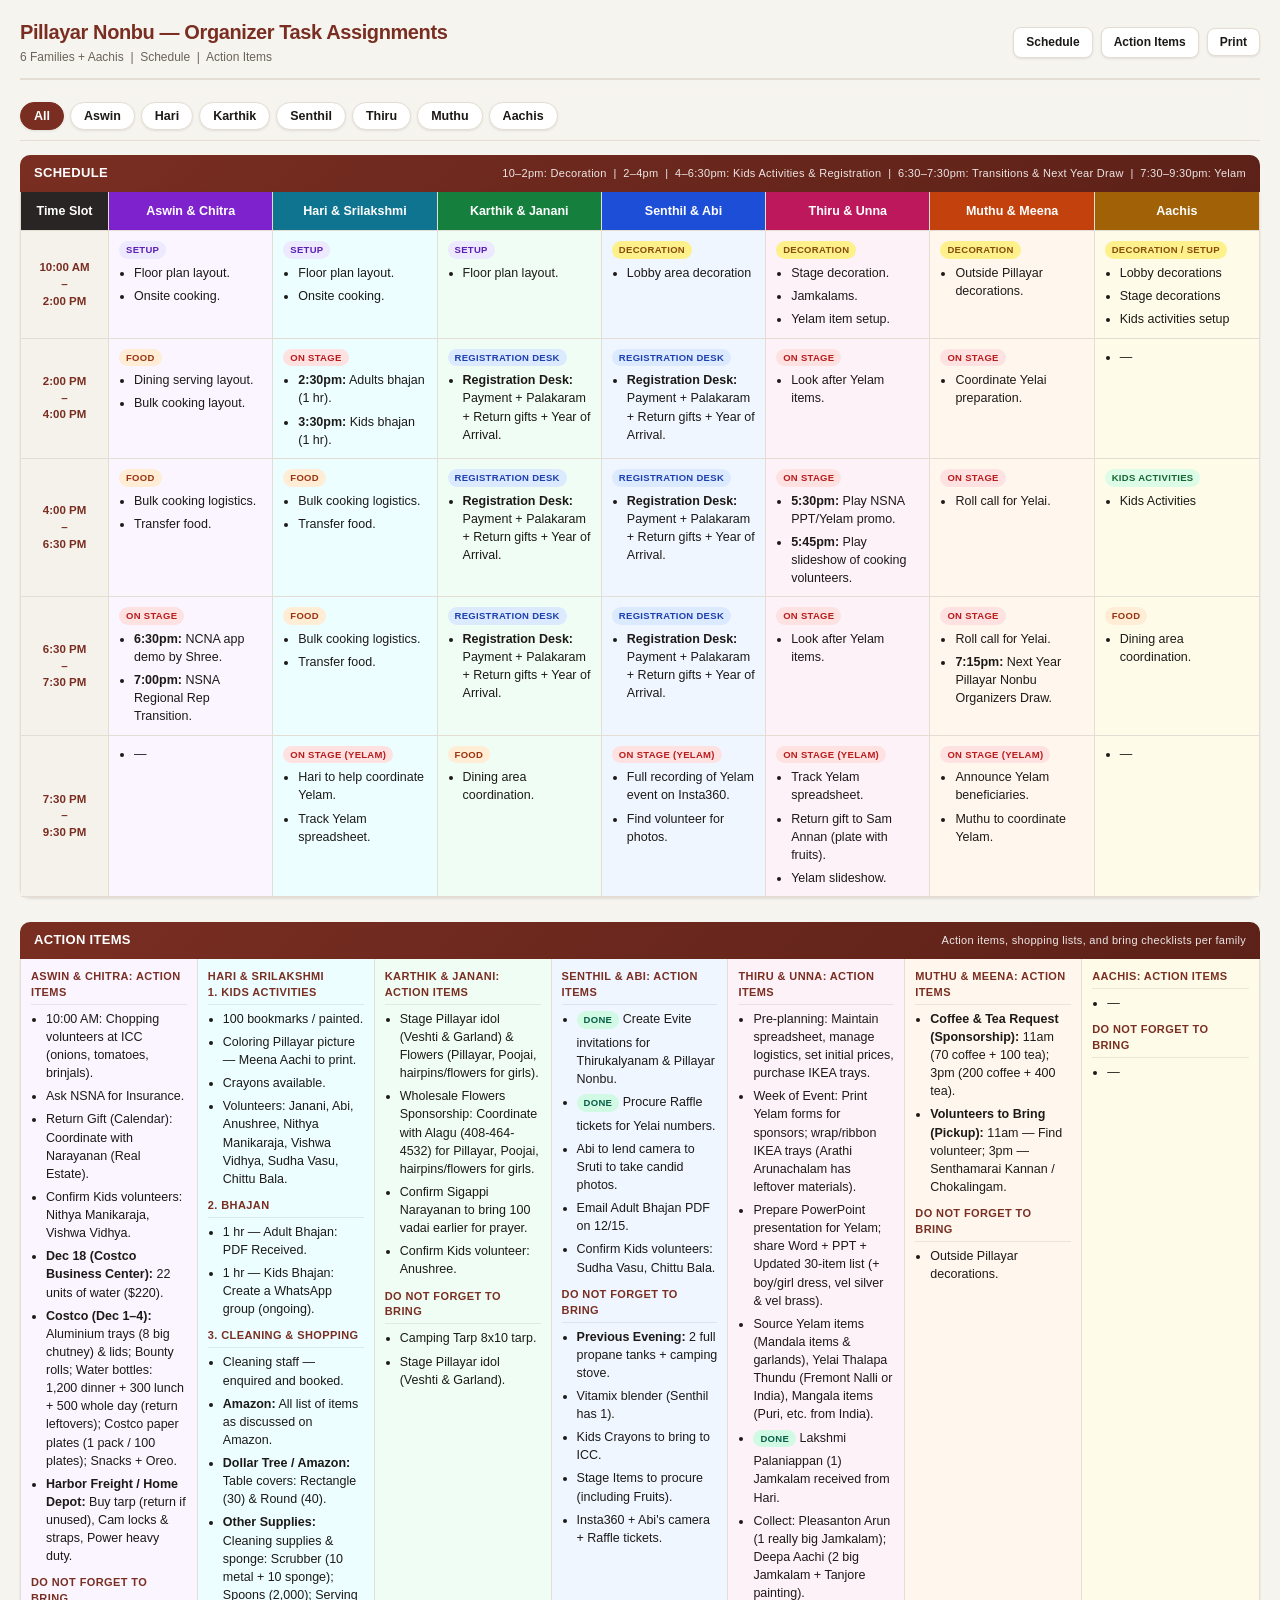
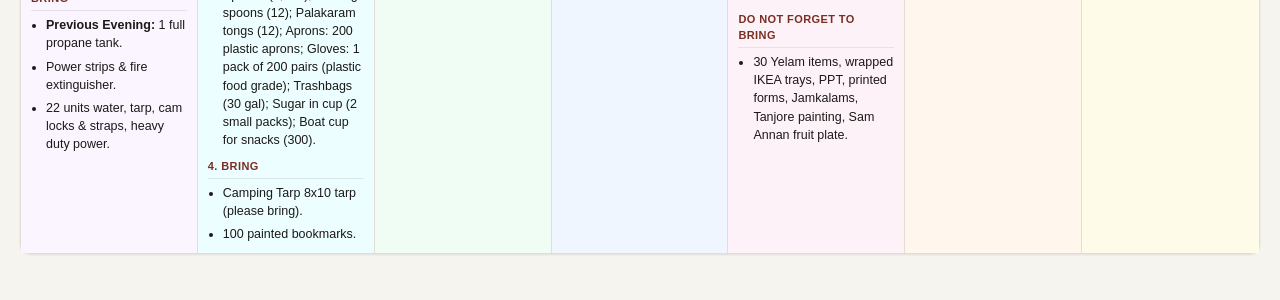
==== eplan.html @ 7bfd8d79 "Add ON STAGE Look after Yelam items to Thiru 6:30-7:30 PM" ====
<!DOCTYPE html>
<html lang="en">
<head>
  <meta charset="UTF-8" />
  <meta name="viewport" content="width=device-width, initial-scale=1.0" />
  <title>Pillayar Nonbu 2026 — Organizer Task Assignments</title>
  <style>
    :root {
      --bg: #f6f4ef;
      --card: #ffffff;
      --border: #e4ddd3;
      --text: #1c1917;
      --muted: #6b635b;
      --accent: #7a2e22;
      --accent-soft: #fdf2f0;
      --gold: #b9822f;
      --shadow: 0 1px 3px rgba(28, 25, 23, 0.06), 0 1px 2px rgba(28, 25, 23, 0.04);
      --f1: #fff7ed; --f1-h: #c2410c;
      --f2: #eff6ff; --f2-h: #1d4ed8;
      --f3: #f0fdf4; --f3-h: #15803d;
      --f4: #faf5ff; --f4-h: #7e22ce;
      --f5: #fdf2f8; --f5-h: #be185d;
      --f6: #ecfeff; --f6-h: #0e7490;
      --aachi: #fefce8; --aachi-h: #a16207;
    }

    * { box-sizing: border-box; margin: 0; padding: 0; }

    html { scroll-behavior: smooth; }

    body {
      font-family: "Inter", -apple-system, BlinkMacSystemFont, "Segoe UI", Roboto, Helvetica, Arial, sans-serif;
      background: var(--bg);
      color: var(--text);
      font-size: 12.5px;
      line-height: 1.45;
      padding: 18px 20px 32px;
      -webkit-font-smoothing: antialiased;
    }

    .header {
      display: flex;
      justify-content: space-between;
      align-items: center;
      flex-wrap: wrap;
      gap: 10px;
      padding-bottom: 12px;
      margin-bottom: 12px;
      border-bottom: 2px solid var(--border);
    }
    .header h1 {
      font-size: 20px;
      font-weight: 800;
      letter-spacing: -0.02em;
      color: var(--accent);
    }
    .header .meta {
      font-size: 12px;
      color: var(--muted);
      margin-top: 2px;
    }
    .header-actions {
      display: flex;
      align-items: center;
      gap: 8px;
    }
    .jump-link, .print-btn {
      display: inline-flex;
      align-items: center;
      gap: 5px;
      font-size: 12px;
      font-weight: 600;
      padding: 6px 12px;
      border-radius: 8px;
      border: 1px solid var(--border);
      background: var(--card);
      color: var(--text);
      text-decoration: none;
      cursor: pointer;
      box-shadow: var(--shadow);
      transition: all 0.15s ease;
    }
    .jump-link:hover, .print-btn:hover {
      border-color: var(--accent);
      color: var(--accent);
    }

    .mobile-filter {
      display: flex;
      align-items: center;
      gap: 6px;
      flex-wrap: wrap;
      position: sticky;
      top: 0;
      z-index: 20;
      background: rgba(246, 244, 239, 0.92);
      backdrop-filter: blur(8px);
      -webkit-backdrop-filter: blur(8px);
      padding: 10px 0;
      margin-bottom: 14px;
      border-bottom: 1px solid var(--border);
    }
    .mobile-filter button {
      border: 1px solid var(--border);
      background: var(--card);
      color: var(--text);
      font-size: 12.5px;
      font-weight: 600;
      padding: 6px 13px;
      border-radius: 999px;
      cursor: pointer;
      white-space: nowrap;
      flex-shrink: 0;
      box-shadow: var(--shadow);
      transition: all 0.15s ease;
    }
    .mobile-filter button:hover {
      border-color: var(--accent);
    }
    .mobile-filter button.active {
      background: var(--accent);
      color: #fff;
      border-color: var(--accent);
    }
    .is-hidden {
      display: none !important;
    }

    .section-banner {
      background: linear-gradient(135deg, #7a2e22 0%, #5c2118 100%);
      color: #fff;
      padding: 9px 14px;
      font-size: 13px;
      font-weight: 700;
      letter-spacing: 0.3px;
      text-transform: uppercase;
      border-radius: 10px 10px 0 0;
      display: flex;
      justify-content: space-between;
      align-items: center;
      flex-wrap: wrap;
      gap: 4px;
    }
    .section-banner span.sub {
      font-weight: 400;
      font-size: 11px;
      text-transform: none;
      opacity: 0.88;
    }

    .schedule-grid {
      display: grid;
      grid-template-columns: 88px repeat(7, minmax(0, 1fr));
      border: 1px solid var(--border);
      border-top: none;
      border-radius: 0 0 10px 10px;
      background: var(--card);
      box-shadow: var(--shadow);
      margin-bottom: 24px;
    }
    .schedule-grid.filtered-single {
      grid-template-columns: 120px minmax(280px, 680px);
      width: fit-content;
    }
    .pre-grid.filtered-single {
      grid-template-columns: minmax(280px, 800px);
      width: fit-content;
    }

    .cell {
      border-right: 1px solid var(--border);
      border-bottom: 1px solid var(--border);
      padding: 9px 10px;
      vertical-align: top;
    }
    .cell:nth-child(8n) { border-right: none; }

    .col-header {
      font-weight: 700;
      font-size: 12.5px;
      color: #fff;
      padding: 10px 8px;
      text-align: center;
    }
    .col-header small {
      display: block;
      font-weight: 400;
      font-size: 10.5px;
      opacity: 0.92;
      margin-top: 2px;
    }
    .h-time { background: #292524; }
    .h-f1 { background: var(--f1-h); }
    .h-f2 { background: var(--f2-h); }
    .h-f3 { background: var(--f3-h); }
    .h-f4 { background: var(--f4-h); }
    .h-f5 { background: var(--f5-h); }
    .h-f6 { background: var(--f6-h); }
    .h-aachi { background: var(--aachi-h); }

    .time-cell {
      background: #f5f2ec;
      font-weight: 700;
      color: var(--accent);
      font-size: 11.5px;
      display: flex;
      flex-direction: column;
      justify-content: center;
      text-align: center;
    }
    .time-cell .tag {
      margin-top: 5px;
      font-size: 9.5px;
      font-weight: 600;
      color: #44403c;
      background: #e7e0d6;
      padding: 2px 6px;
      border-radius: 999px;
      display: inline-block;
    }

    .bg-f1 { background: var(--f1); }
    .bg-f2 { background: var(--f2); }
    .bg-f3 { background: var(--f3); }
    .bg-f4 { background: var(--f4); }
    .bg-f5 { background: var(--f5); }
    .bg-f6 { background: var(--f6); }
    .bg-aachi { background: var(--aachi); }

    ul {
      padding-left: 15px;
      margin: 0;
    }
    li {
      margin-bottom: 5px;
    }
    li:last-child { margin-bottom: 0; }

    .badge {
      display: inline-block;
      font-size: 9.5px;
      font-weight: 700;
      padding: 2px 7px;
      border-radius: 999px;
      text-transform: uppercase;
      letter-spacing: 0.3px;
      margin-bottom: 5px;
    }
    .b-decor { background: #fef08a; color: #854d0e; }
    .b-bhajan { background: #cffafe; color: #155e75; }
    .b-reg { background: #dbeafe; color: #1e40af; }
    .b-kids { background: #dcfce7; color: #166534; }
    .b-trans { background: #ede9fe; color: #5b21b6; }
    .b-yelam { background: #fce7f3; color: #9d174d; }
    .b-food { background: #ffedd5; color: #9a3412; }
    .b-stage { background: #fee2e2; color: #b91c1c; }
    .b-done { background: #d1fae5; color: #065f46; }

    .bottom-section {
      page-break-before: always;
    }

    .pre-grid {
      display: grid;
      grid-template-columns: repeat(7, minmax(0, 1fr));
      border: 1px solid var(--border);
      border-top: none;
      border-radius: 0 0 10px 10px;
      background: var(--card);
      box-shadow: var(--shadow);
      margin-bottom: 14px;
    }

    .pre-col {
      border-right: 1px solid var(--border);
      padding: 10px;
    }
    .pre-col:last-child { border-right: none; }

    .pre-col h3 {
      font-size: 11px;
      text-transform: uppercase;
      letter-spacing: 0.4px;
      margin: 10px 0 5px;
      padding-bottom: 3px;
      border-bottom: 1px solid rgba(0, 0, 0, 0.08);
      color: var(--accent);
    }
    .pre-col h3:first-child { margin-top: 0; }

    .mobile-fam-title { display: none; }

    /* ==================== MOBILE RESPONSIVE ==================== */
    @media (max-width: 900px) {
      body {
        padding: 12px 12px 28px;
        font-size: 14.5px;
        line-height: 1.5;
      }
      .header {
        padding-bottom: 10px;
        margin-bottom: 6px;
      }
      .header h1 { font-size: 18px; }
      .header .meta { font-size: 12px; }
      .print-btn { display: none; }

      .mobile-filter {
        flex-wrap: nowrap;
        overflow-x: auto;
        -webkit-overflow-scrolling: touch;
        scrollbar-width: none;
        gap: 7px;
        padding: 9px 2px;
        margin-bottom: 10px;
      }
      .mobile-filter::-webkit-scrollbar { display: none; }
      .mobile-filter button {
        font-size: 13px;
        padding: 7px 14px;
      }

      .section-banner {
        font-size: 12px;
        padding: 10px 12px;
        border-radius: 10px;
        margin-bottom: 8px;
      }

      .schedule-grid, .schedule-grid.filtered-single {
        display: block;
        width: 100%;
        border: none;
        border-radius: 0;
        background: transparent;
        box-shadow: none;
      }
      .col-header { display: none; }

      .cell {
        border: 1px solid var(--border);
        border-radius: 10px;
        margin-bottom: 8px;
        padding: 12px 14px;
        box-shadow: var(--shadow);
      }
      .cell:nth-child(8n) { border-right: 1px solid var(--border); }

      .bg-f1 { border-left: 4px solid var(--f1-h); background: #fff; }
      .bg-f2 { border-left: 4px solid var(--f2-h); background: #fff; }
      .bg-f3 { border-left: 4px solid var(--f3-h); background: #fff; }
      .bg-f4 { border-left: 4px solid var(--f4-h); background: #fff; }
      .bg-f5 { border-left: 4px solid var(--f5-h); background: #fff; }
      .bg-f6 { border-left: 4px solid var(--f6-h); background: #fff; }
      .bg-aachi { border-left: 4px solid var(--aachi-h); background: #fff; }

      .time-cell {
        background: #292524;
        color: #fff;
        text-align: left;
        flex-direction: row;
        justify-content: space-between;
        align-items: center;
        margin-top: 14px;
        margin-bottom: 8px;
        padding: 9px 14px;
        font-size: 13.5px;
        border: none;
        border-radius: 8px;
      }
      .time-cell br { display: none; }
      .time-cell .tag {
        margin-top: 0;
        background: rgba(255,255,255,0.18);
        color: #fff;
        font-size: 11px;
        padding: 3px 9px;
      }

      .mobile-fam-title {
        display: block;
        font-weight: 700;
        font-size: 13px;
        margin-bottom: 6px;
        padding-bottom: 4px;
        border-bottom: 1px solid var(--border);
      }
      .bg-f1 .mobile-fam-title { color: var(--f1-h); }
      .bg-f2 .mobile-fam-title { color: var(--f2-h); }
      .bg-f3 .mobile-fam-title { color: var(--f3-h); }
      .bg-f4 .mobile-fam-title { color: var(--f4-h); }
      .bg-f5 .mobile-fam-title { color: var(--f5-h); }
      .bg-f6 .mobile-fam-title { color: var(--f6-h); }
      .bg-aachi .mobile-fam-title { color: var(--aachi-h); }

      .cell[data-empty="true"] {
        display: none;
      }

      .pre-grid, .pre-grid.filtered-single {
        display: block;
        width: 100%;
        border: none;
        border-radius: 0;
        background: transparent;
        box-shadow: none;
      }
      .pre-col {
        border: 1px solid var(--border);
        border-radius: 10px;
        margin-bottom: 12px;
        padding: 12px 14px;
        box-shadow: var(--shadow);
      }
      .pre-col:last-child { border-right: 1px solid var(--border); }
      .pre-col h3 { font-size: 13px; }
    }

    @media print {
      body { padding: 0; background: #fff; font-size: 9.5px; }
      @page { size: landscape; margin: 0.3in; }
      .col-header { position: static; }
      .mobile-filter, .mobile-fam-title, .header-actions { display: none !important; }
      .schedule-grid, .pre-grid { box-shadow: none; border-radius: 0; }
      .bottom-section { page-break-before: always; }
    }
  </style>
</head>
<body>

  <div class="header">
    <div>
      <h1>Pillayar Nonbu — Organizer Task Assignments</h1>
      <div class="meta">6 Families + Aachis &nbsp;|&nbsp; Schedule &nbsp;|&nbsp; Action Items</div>
    </div>
    <div class="header-actions">
      <a class="jump-link" href="#schedule">Schedule</a>
      <a class="jump-link" href="#action-items">Action Items</a>
      <button type="button" class="print-btn" onclick="window.print()">Print</button>
    </div>
  </div>

  <!-- Family Filter Bar -->
  <div class="mobile-filter" aria-label="Filter by family">
    <button type="button" class="active" data-filter="all">All</button>
    <button type="button" data-filter="4">Aswin</button>
    <button type="button" data-filter="6">Hari</button>
    <button type="button" data-filter="3">Karthik</button>
    <button type="button" data-filter="2">Senthil</button>
    <button type="button" data-filter="5">Thiru</button>
    <button type="button" data-filter="1">Muthu</button>
    <button type="button" data-filter="aachis">Aachis</button>
  </div>

  <!-- ==================== TOP PORTION ==================== -->
  <div id="schedule" class="section-banner">
    <span>Schedule</span>
    <span class="sub">10–2pm: Decoration &nbsp;|&nbsp; 2–4pm &nbsp;|&nbsp; 4–6:30pm: Kids Activities &amp; Registration &nbsp;|&nbsp; 6:30–7:30pm: Transitions &amp; Next Year Draw &nbsp;|&nbsp; 7:30–9:30pm: Yelam</span>
  </div>

  <div class="schedule-grid">
    <div class="cell col-header h-time">Time Slot</div>
    <div class="cell col-header h-f4" data-family="4">Aswin &amp; Chitra</div>
    <div class="cell col-header h-f6" data-family="6">Hari &amp; Srilakshmi</div>
    <div class="cell col-header h-f3" data-family="3">Karthik &amp; Janani</div>
    <div class="cell col-header h-f2" data-family="2">Senthil &amp; Abi</div>
    <div class="cell col-header h-f5" data-family="5">Thiru &amp; Unna</div>
    <div class="cell col-header h-f1" data-family="1">Muthu &amp; Meena</div>
    <div class="cell col-header h-aachi" data-family="aachis">Aachis</div>
    <div class="cell time-cell">
      10:00 AM<br>–<br>2:00 PM
    </div>
    <div class="cell bg-f4" data-family="4">
      <div class="mobile-fam-title">Aswin &amp; Chitra</div>
      <span class="badge b-trans">Setup</span>
      <ul>
        <li>Floor plan layout.</li>
        <li>Onsite cooking.</li>
      </ul>
    </div>
    <div class="cell bg-f6" data-family="6">
      <div class="mobile-fam-title">Hari &amp; Srilakshmi</div>
      <span class="badge b-trans">Setup</span>
      <ul>
        <li>Floor plan layout.</li>
        <li>Onsite cooking.</li>
      </ul>
    </div>
    <div class="cell bg-f3" data-family="3">
      <div class="mobile-fam-title">Karthik &amp; Janani</div>
      <span class="badge b-trans">Setup</span>
      <ul>
        <li>Floor plan layout.</li>
      </ul>
    </div>
    <div class="cell bg-f2" data-family="2">
      <div class="mobile-fam-title">Senthil &amp; Abi</div>
      <span class="badge b-decor">Decoration</span>
      <ul>
        <li>Lobby area decoration</li>
      </ul>
    </div>
    <div class="cell bg-f5" data-family="5">
      <div class="mobile-fam-title">Thiru &amp; Unna</div>
      <span class="badge b-decor">Decoration</span>
      <ul>
        <li>Stage decoration.</li>
        <li>Jamkalams.</li>
        <li>Yelam item setup.</li>
      </ul>
    </div>
    <div class="cell bg-f1" data-family="1">
      <div class="mobile-fam-title">Muthu &amp; Meena</div>
      <span class="badge b-decor">Decoration</span>
      <ul>
        <li>Outside Pillayar decorations.</li>
      </ul>
    </div>
    <div class="cell bg-aachi" data-family="aachis">
      <div class="mobile-fam-title">Aachis</div>
      <span class="badge b-decor">Decoration / Setup</span>
      <ul>
        <li>Lobby decorations</li>
        <li>Stage decorations</li>
        <li>Kids activities setup</li>
      </ul>
    </div>
    <div class="cell time-cell">
      2:00 PM<br>–<br>4:00 PM
    </div>
    <div class="cell bg-f4" data-family="4">
      <div class="mobile-fam-title">Aswin &amp; Chitra</div>
      <span class="badge b-food">Food</span>
      <ul>
        <li>Dining serving layout.</li>
        <li>Bulk cooking layout.</li>
      </ul>
    </div>
    <div class="cell bg-f6" data-family="6">
      <div class="mobile-fam-title">Hari &amp; Srilakshmi</div>
      <span class="badge b-stage">ON STAGE</span>
      <ul>
        <li><strong>2:30pm:</strong> Adults bhajan (1 hr).</li>
        <li><strong>3:30pm:</strong> Kids bhajan (1 hr).</li>
      </ul>
    </div>
    <div class="cell bg-f3" data-family="3">
      <div class="mobile-fam-title">Karthik &amp; Janani</div>
      <span class="badge b-reg">Registration Desk</span>
      <ul>
        <li><strong>Registration Desk:</strong> Payment + Palakaram + Return gifts + Year of Arrival.</li>
      </ul>
    </div>
    <div class="cell bg-f2" data-family="2">
      <div class="mobile-fam-title">Senthil &amp; Abi</div>
      <span class="badge b-reg">Registration Desk</span>
      <ul>
        <li><strong>Registration Desk:</strong> Payment + Palakaram + Return gifts + Year of Arrival.</li>
      </ul>
    </div>
    <div class="cell bg-f5" data-family="5">
      <div class="mobile-fam-title">Thiru &amp; Unna</div>
      <span class="badge b-stage">ON STAGE</span>
      <ul>
        <li>Look after Yelam items.</li>
      </ul>
    </div>
    <div class="cell bg-f1" data-family="1">
      <div class="mobile-fam-title">Muthu &amp; Meena</div>
      <span class="badge b-stage">ON STAGE</span>
      <ul>
        <li>Coordinate Yelai preparation.</li>
      </ul>
    </div>
    <div class="cell bg-aachi" data-family="aachis" data-empty="true">
      <div class="mobile-fam-title">Aachis</div>
      <ul><li>—</li></ul>
    </div>
    <div class="cell time-cell">
      4:00 PM<br>–<br>6:30 PM
    </div>
    <div class="cell bg-f4" data-family="4">
      <div class="mobile-fam-title">Aswin &amp; Chitra</div>
      <span class="badge b-food">Food</span>
      <ul>
        <li>Bulk cooking logistics.</li>
        <li>Transfer food.</li>
      </ul>
    </div>
    <div class="cell bg-f6" data-family="6">
      <div class="mobile-fam-title">Hari &amp; Srilakshmi</div>
      <span class="badge b-food">Food</span>
      <ul>
        <li>Bulk cooking logistics.</li>
        <li>Transfer food.</li>
      </ul>
    </div>
    <div class="cell bg-f3" data-family="3">
      <div class="mobile-fam-title">Karthik &amp; Janani</div>
      <span class="badge b-reg">Registration Desk</span>
      <ul>
        <li><strong>Registration Desk:</strong> Payment + Palakaram + Return gifts + Year of Arrival.</li>
      </ul>
    </div>
    <div class="cell bg-f2" data-family="2">
      <div class="mobile-fam-title">Senthil &amp; Abi</div>
      <span class="badge b-reg">Registration Desk</span>
      <ul>
        <li><strong>Registration Desk:</strong> Payment + Palakaram + Return gifts + Year of Arrival.</li>
      </ul>
    </div>
    <div class="cell bg-f5" data-family="5">
      <div class="mobile-fam-title">Thiru &amp; Unna</div>
      <span class="badge b-stage">On Stage</span>
      <ul>
        <li><strong>5:30pm:</strong> Play NSNA PPT/Yelam promo.</li>
        <li><strong>5:45pm:</strong> Play slideshow of cooking volunteers.</li>
      </ul>
    </div>
    <div class="cell bg-f1" data-family="1">
      <div class="mobile-fam-title">Muthu &amp; Meena</div>
      <span class="badge b-stage">On Stage</span>
      <ul>
        <li>Roll call for Yelai.</li>
      </ul>
    </div>
    <div class="cell bg-aachi" data-family="aachis">
      <div class="mobile-fam-title">Aachis</div>
      <span class="badge b-kids">Kids Activities</span>
      <ul>
        <li>Kids Activities</li>
      </ul>
    </div>
    <div class="cell time-cell">
      6:30 PM<br>–<br>7:30 PM
    </div>
    <div class="cell bg-f4" data-family="4">
      <div class="mobile-fam-title">Aswin &amp; Chitra</div>
      <span class="badge b-stage">On Stage</span>
      <ul>
        <li><strong>6:30pm:</strong> NCNA app demo by Shree.</li>
        <li><strong>7:00pm:</strong> NSNA Regional Rep Transition.</li>
      </ul>
    </div>
    <div class="cell bg-f6" data-family="6">
      <div class="mobile-fam-title">Hari &amp; Srilakshmi</div>
      <span class="badge b-food">Food</span>
      <ul>
        <li>Bulk cooking logistics.</li>
        <li>Transfer food.</li>
      </ul>
    </div>
    <div class="cell bg-f3" data-family="3">
      <div class="mobile-fam-title">Karthik &amp; Janani</div>
      <span class="badge b-reg">Registration Desk</span>
      <ul>
        <li><strong>Registration Desk:</strong> Payment + Palakaram + Return gifts + Year of Arrival.</li>
      </ul>
    </div>
    <div class="cell bg-f2" data-family="2">
      <div class="mobile-fam-title">Senthil &amp; Abi</div>
      <span class="badge b-reg">Registration Desk</span>
      <ul>
        <li><strong>Registration Desk:</strong> Payment + Palakaram + Return gifts + Year of Arrival.</li>
      </ul>
    </div>
    <div class="cell bg-f5" data-family="5">
      <div class="mobile-fam-title">Thiru &amp; Unna</div>
      <span class="badge b-stage">ON STAGE</span>
      <ul>
        <li>Look after Yelam items.</li>
      </ul>
    </div>
    <div class="cell bg-f1" data-family="1">
      <div class="mobile-fam-title">Muthu &amp; Meena</div>
      <span class="badge b-stage">On Stage</span>
      <ul>
        <li>Roll call for Yelai.</li>
        <li><strong>7:15pm:</strong> Next Year Pillayar Nonbu Organizers Draw.</li>
      </ul>
    </div>
    <div class="cell bg-aachi" data-family="aachis">
      <div class="mobile-fam-title">Aachis</div>
      <span class="badge b-food">Food</span>
      <ul>
        <li>Dining area coordination.</li>
      </ul>
    </div>
    <div class="cell time-cell">
      7:30 PM<br>–<br>9:30 PM
    </div>
    <div class="cell bg-f4" data-family="4" data-empty="true">
      <div class="mobile-fam-title">Aswin &amp; Chitra</div>
      <ul><li>—</li></ul>
    </div>
    <div class="cell bg-f6" data-family="6">
      <div class="mobile-fam-title">Hari &amp; Srilakshmi</div>
      <span class="badge b-stage">On Stage (Yelam)</span>
      <ul>
        <li>Hari to help coordinate Yelam.</li>
        <li>Track Yelam spreadsheet.</li>
      </ul>
    </div>
    <div class="cell bg-f3" data-family="3">
      <div class="mobile-fam-title">Karthik &amp; Janani</div>
      <span class="badge b-food">Food</span>
      <ul>
        <li>Dining area coordination.</li>
      </ul>
    </div>
    <div class="cell bg-f2" data-family="2">
      <div class="mobile-fam-title">Senthil &amp; Abi</div>
      <span class="badge b-stage">On Stage (Yelam)</span>
      <ul>
        <li>Full recording of Yelam event on Insta360.</li>
        <li>Find volunteer for photos.</li>
      </ul>
    </div>
    <div class="cell bg-f5" data-family="5">
      <div class="mobile-fam-title">Thiru &amp; Unna</div>
      <span class="badge b-stage">On Stage (Yelam)</span>
      <ul>
        <li>Track Yelam spreadsheet.</li>
        <li>Return gift to Sam Annan (plate with fruits).</li>
        <li>Yelam slideshow.</li>
      </ul>
    </div>
    <div class="cell bg-f1" data-family="1">
      <div class="mobile-fam-title">Muthu &amp; Meena</div>
      <span class="badge b-stage">On Stage (Yelam)</span>
      <ul>
        <li>Announce Yelam beneficiaries.</li>
        <li>Muthu to coordinate Yelam.</li>
      </ul>
    </div>
    <div class="cell bg-aachi" data-family="aachis" data-empty="true">
      <div class="mobile-fam-title">Aachis</div>
      <ul><li>—</li></ul>
    </div>
  </div>

  <!-- ==================== BOTTOM PORTION ==================== -->
  <div id="action-items" class="bottom-section">
    <div class="section-banner">
      <span>Action Items</span>
      <span class="sub">Action items, shopping lists, and bring checklists per family</span>
    </div>

    <div class="pre-grid">
      <div class="pre-col bg-f4" data-family="4">
        <h3>Aswin &amp; Chitra: Action Items</h3>
        <ul>
          <li>10:00 AM: Chopping volunteers at ICC (onions, tomatoes, brinjals).</li>
          <li>Ask NSNA for Insurance.</li>
          <li>Return Gift (Calendar): Coordinate with Narayanan (Real Estate).</li>
          <li>Confirm Kids volunteers: Nithya Manikaraja, Vishwa Vidhya.</li>
          <li><strong>Dec 18 (Costco Business Center):</strong> 22 units of water ($220).</li>
          <li><strong>Costco (Dec 1–4):</strong> Aluminium trays (8 big chutney) &amp; lids; Bounty rolls; Water bottles: 1,200 dinner + 300 lunch + 500 whole day (return leftovers); Costco paper plates (1 pack / 100 plates); Snacks + Oreo.</li>
          <li><strong>Harbor Freight / Home Depot:</strong> Buy tarp (return if unused), Cam locks &amp; straps, Power heavy duty.</li>
        </ul>
        <h3>Do Not Forget to Bring</h3>
        <ul>
          <li><strong>Previous Evening:</strong> 1 full propane tank.</li>
          <li>Power strips &amp; fire extinguisher.</li>
          <li>22 units water, tarp, cam locks &amp; straps, heavy duty power.</li>
        </ul>
      </div>

      <div class="pre-col bg-f6" data-family="6">
        <h3>Hari &amp; Srilakshmi<br>1. Kids Activities</h3>
        <ul>
          <li>100 bookmarks / painted.</li>
          <li>Coloring Pillayar picture — Meena Aachi to print.</li>
          <li>Crayons available.</li>
          <li>Volunteers: Janani, Abi, Anushree, Nithya Manikaraja, Vishwa Vidhya, Sudha Vasu, Chittu Bala.</li>
        </ul>

        <h3>2. Bhajan</h3>
        <ul>
          <li>1 hr — Adult Bhajan: PDF Received.</li>
          <li>1 hr — Kids Bhajan: Create a WhatsApp group (ongoing).</li>
        </ul>

        <h3>3. Cleaning &amp; Shopping</h3>
        <ul>
          <li>Cleaning staff — enquired and booked.</li>
          <li><strong>Amazon:</strong> All list of items as discussed on Amazon.</li>
          <li><strong>Dollar Tree / Amazon:</strong> Table covers: Rectangle (30) &amp; Round (40).</li>
          <li><strong>Other Supplies:</strong> Cleaning supplies &amp; sponge: Scrubber (10 metal + 10 sponge); Spoons (2,000); Serving spoons (12); Palakaram tongs (12); Aprons: 200 plastic aprons; Gloves: 1 pack of 200 pairs (plastic food grade); Trashbags (30 gal); Sugar in cup (2 small packs); Boat cup for snacks (300).</li>
        </ul>

        <h3>4. Bring</h3>
        <ul>
          <li>Camping Tarp 8x10 tarp (please bring).</li>
          <li>100 painted bookmarks.</li>
        </ul>
      </div>

      <div class="pre-col bg-f3" data-family="3">
        <h3>Karthik &amp; Janani: Action Items</h3>
        <ul>
          <li>Stage Pillayar idol (Veshti &amp; Garland) &amp; Flowers (Pillayar, Poojai, hairpins/flowers for girls).</li>
          <li>Wholesale Flowers Sponsorship: Coordinate with Alagu (408-464-4532) for Pillayar, Poojai, hairpins/flowers for girls.</li>
          <li>Confirm Sigappi Narayanan to bring 100 vadai earlier for prayer.</li>
          <li>Confirm Kids volunteer: Anushree.</li>
        </ul>
        <h3>Do Not Forget to Bring</h3>
        <ul>
          <li>Camping Tarp 8x10 tarp.</li>
          <li>Stage Pillayar idol (Veshti &amp; Garland).</li>
        </ul>
      </div>

      <div class="pre-col bg-f2" data-family="2">
        <h3>Senthil &amp; Abi: Action Items</h3>
        <ul>
          <li><span class="badge b-done">Done</span> Create Evite invitations for Thirukalyanam &amp; Pillayar Nonbu.</li>
          <li><span class="badge b-done">Done</span> Procure Raffle tickets for Yelai numbers.</li>
          <li>Abi to lend camera to Sruti to take candid photos.</li>
          <li>Email Adult Bhajan PDF on 12/15.</li>
          <li>Confirm Kids volunteers: Sudha Vasu, Chittu Bala.</li>
        </ul>
        <h3>Do Not Forget to Bring</h3>
        <ul>
          <li><strong>Previous Evening:</strong> 2 full propane tanks + camping stove.</li>
          <li>Vitamix blender (Senthil has 1).</li>
          <li>Kids Crayons to bring to ICC.</li>
          <li>Stage Items to procure (including Fruits).</li>
          <li>Insta360 + Abi's camera + Raffle tickets.</li>
        </ul>
      </div>

      <div class="pre-col bg-f5" data-family="5">
        <h3>Thiru &amp; Unna: Action Items</h3>
        <ul>
          <li>Pre-planning: Maintain spreadsheet, manage logistics, set initial prices, purchase IKEA trays.</li>
          <li>Week of Event: Print Yelam forms for sponsors; wrap/ribbon IKEA trays (Arathi Arunachalam has leftover materials).</li>
          <li>Prepare PowerPoint presentation for Yelam; share Word + PPT + Updated 30-item list (+ boy/girl dress, vel silver &amp; vel brass).</li>
          <li>Source Yelam items (Mandala items &amp; garlands), Yelai Thalapa Thundu (Fremont Nalli or India), Mangala items (Puri, etc. from India).</li>
          <li><span class="badge b-done">Done</span> Lakshmi Palaniappan (1) Jamkalam received from Hari.</li>
          <li>Collect: Pleasanton Arun (1 really big Jamkalam); Deepa Aachi (2 big Jamkalam + Tanjore painting).</li>
        </ul>
        <h3>Do Not Forget to Bring</h3>
        <ul>
          <li>30 Yelam items, wrapped IKEA trays, PPT, printed forms, Jamkalams, Tanjore painting, Sam Annan fruit plate.</li>
        </ul>
      </div>

      <div class="pre-col bg-f1" data-family="1">
        <h3>Muthu &amp; Meena: Action Items</h3>
        <ul>
          <li><strong>Coffee &amp; Tea Request (Sponsorship):</strong> 11am (70 coffee + 100 tea); 3pm (200 coffee + 400 tea).</li>
          <li><strong>Volunteers to Bring (Pickup):</strong> 11am — Find volunteer; 3pm — Senthamarai Kannan / Chokalingam.</li>
        </ul>
        <h3>Do Not Forget to Bring</h3>
        <ul>
          <li>Outside Pillayar decorations.</li>
        </ul>
      </div>

      <div class="pre-col bg-aachi" data-family="aachis">
        <h3>Aachis: Action Items</h3>
        <ul>
          <li>—</li>
        </ul>
        <h3>Do Not Forget to Bring</h3>
        <ul>
          <li>—</li>
        </ul>
      </div>
    </div>
  </div>

  <script>
    function updateMobileTimeHeaders(val) {
      const isMobile = window.innerWidth <= 900;
      const cells = Array.from(document.querySelectorAll('.schedule-grid > .cell'));
      for (let i = 8; i < cells.length; i += 8) {
        const timeCell = cells[i];
        if (!timeCell || !timeCell.classList.contains('time-cell')) continue;
        if (!isMobile || val === 'all') {
          timeCell.classList.remove('is-hidden');
          continue;
        }
        const rowCells = cells.slice(i + 1, i + 8);
        const hasVisible = rowCells.some(c => c.dataset.family === val && c.dataset.empty !== 'true');
        timeCell.classList.toggle('is-hidden', !hasVisible);
      }
    }

    let activeFilter = 'all';
    document.querySelectorAll('.mobile-filter button').forEach(btn => {
      btn.addEventListener('click', () => {
        document.querySelectorAll('.mobile-filter button').forEach(b => b.classList.remove('active'));
        btn.classList.add('active');
        activeFilter = btn.dataset.filter;
        const single = activeFilter !== 'all';
        document.querySelector('.schedule-grid').classList.toggle('filtered-single', single);
        document.querySelector('.pre-grid').classList.toggle('filtered-single', single);
        document.querySelectorAll('[data-family]').forEach(el => {
          el.classList.toggle('is-hidden', single && el.dataset.family !== activeFilter);
        });
        updateMobileTimeHeaders(activeFilter);
      });
    });
    window.addEventListener('resize', () => updateMobileTimeHeaders(activeFilter));
  </script>

</body>
</html>
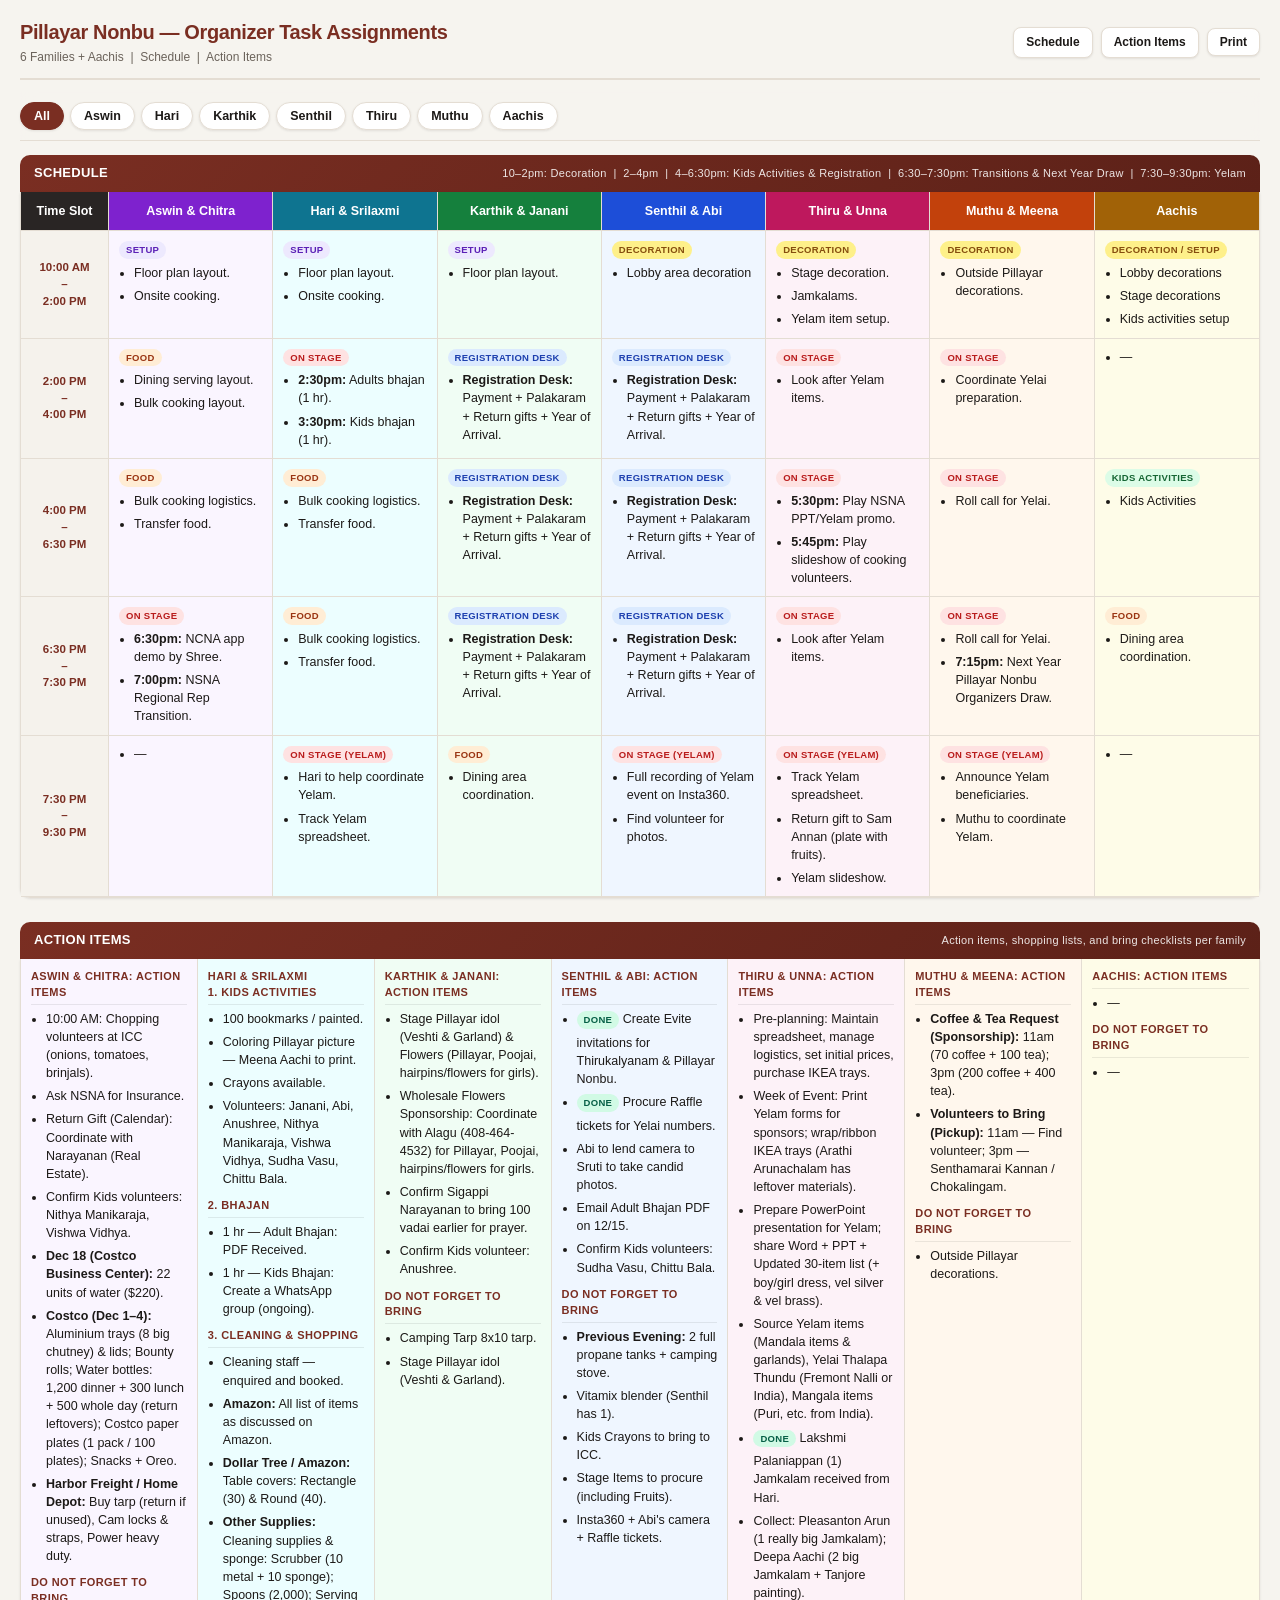
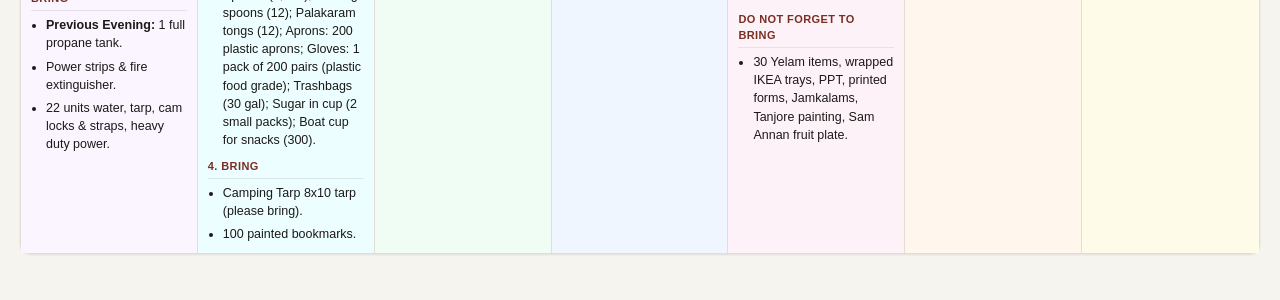
==== commit 3eafbb62: "Update spelling to Srilaxmi in eplan.html" ====
--- a/eplan.html
+++ b/eplan.html
@@ -461,7 +461,7 @@
   <div class="schedule-grid">
     <div class="cell col-header h-time">Time Slot</div>
     <div class="cell col-header h-f4" data-family="4">Aswin &amp; Chitra</div>
-    <div class="cell col-header h-f6" data-family="6">Hari &amp; Srilakshmi</div>
+    <div class="cell col-header h-f6" data-family="6">Hari &amp; Srilaxmi</div>
     <div class="cell col-header h-f3" data-family="3">Karthik &amp; Janani</div>
     <div class="cell col-header h-f2" data-family="2">Senthil &amp; Abi</div>
     <div class="cell col-header h-f5" data-family="5">Thiru &amp; Unna</div>
@@ -479,7 +479,7 @@
       </ul>
     </div>
     <div class="cell bg-f6" data-family="6">
-      <div class="mobile-fam-title">Hari &amp; Srilakshmi</div>
+      <div class="mobile-fam-title">Hari &amp; Srilaxmi</div>
       <span class="badge b-trans">Setup</span>
       <ul>
         <li>Floor plan layout.</li>
@@ -537,7 +537,7 @@
       </ul>
     </div>
     <div class="cell bg-f6" data-family="6">
-      <div class="mobile-fam-title">Hari &amp; Srilakshmi</div>
+      <div class="mobile-fam-title">Hari &amp; Srilaxmi</div>
       <span class="badge b-stage">ON STAGE</span>
       <ul>
         <li><strong>2:30pm:</strong> Adults bhajan (1 hr).</li>
@@ -588,7 +588,7 @@
       </ul>
     </div>
     <div class="cell bg-f6" data-family="6">
-      <div class="mobile-fam-title">Hari &amp; Srilakshmi</div>
+      <div class="mobile-fam-title">Hari &amp; Srilaxmi</div>
       <span class="badge b-food">Food</span>
       <ul>
         <li>Bulk cooking logistics.</li>
@@ -643,7 +643,7 @@
       </ul>
     </div>
     <div class="cell bg-f6" data-family="6">
-      <div class="mobile-fam-title">Hari &amp; Srilakshmi</div>
+      <div class="mobile-fam-title">Hari &amp; Srilaxmi</div>
       <span class="badge b-food">Food</span>
       <ul>
         <li>Bulk cooking logistics.</li>
@@ -694,7 +694,7 @@
       <ul><li>—</li></ul>
     </div>
     <div class="cell bg-f6" data-family="6">
-      <div class="mobile-fam-title">Hari &amp; Srilakshmi</div>
+      <div class="mobile-fam-title">Hari &amp; Srilaxmi</div>
       <span class="badge b-stage">On Stage (Yelam)</span>
       <ul>
         <li>Hari to help coordinate Yelam.</li>
@@ -767,7 +767,7 @@
       </div>
 
       <div class="pre-col bg-f6" data-family="6">
-        <h3>Hari &amp; Srilakshmi<br>1. Kids Activities</h3>
+        <h3>Hari &amp; Srilaxmi<br>1. Kids Activities</h3>
         <ul>
           <li>100 bookmarks / painted.</li>
           <li>Coloring Pillayar picture — Meena Aachi to print.</li>
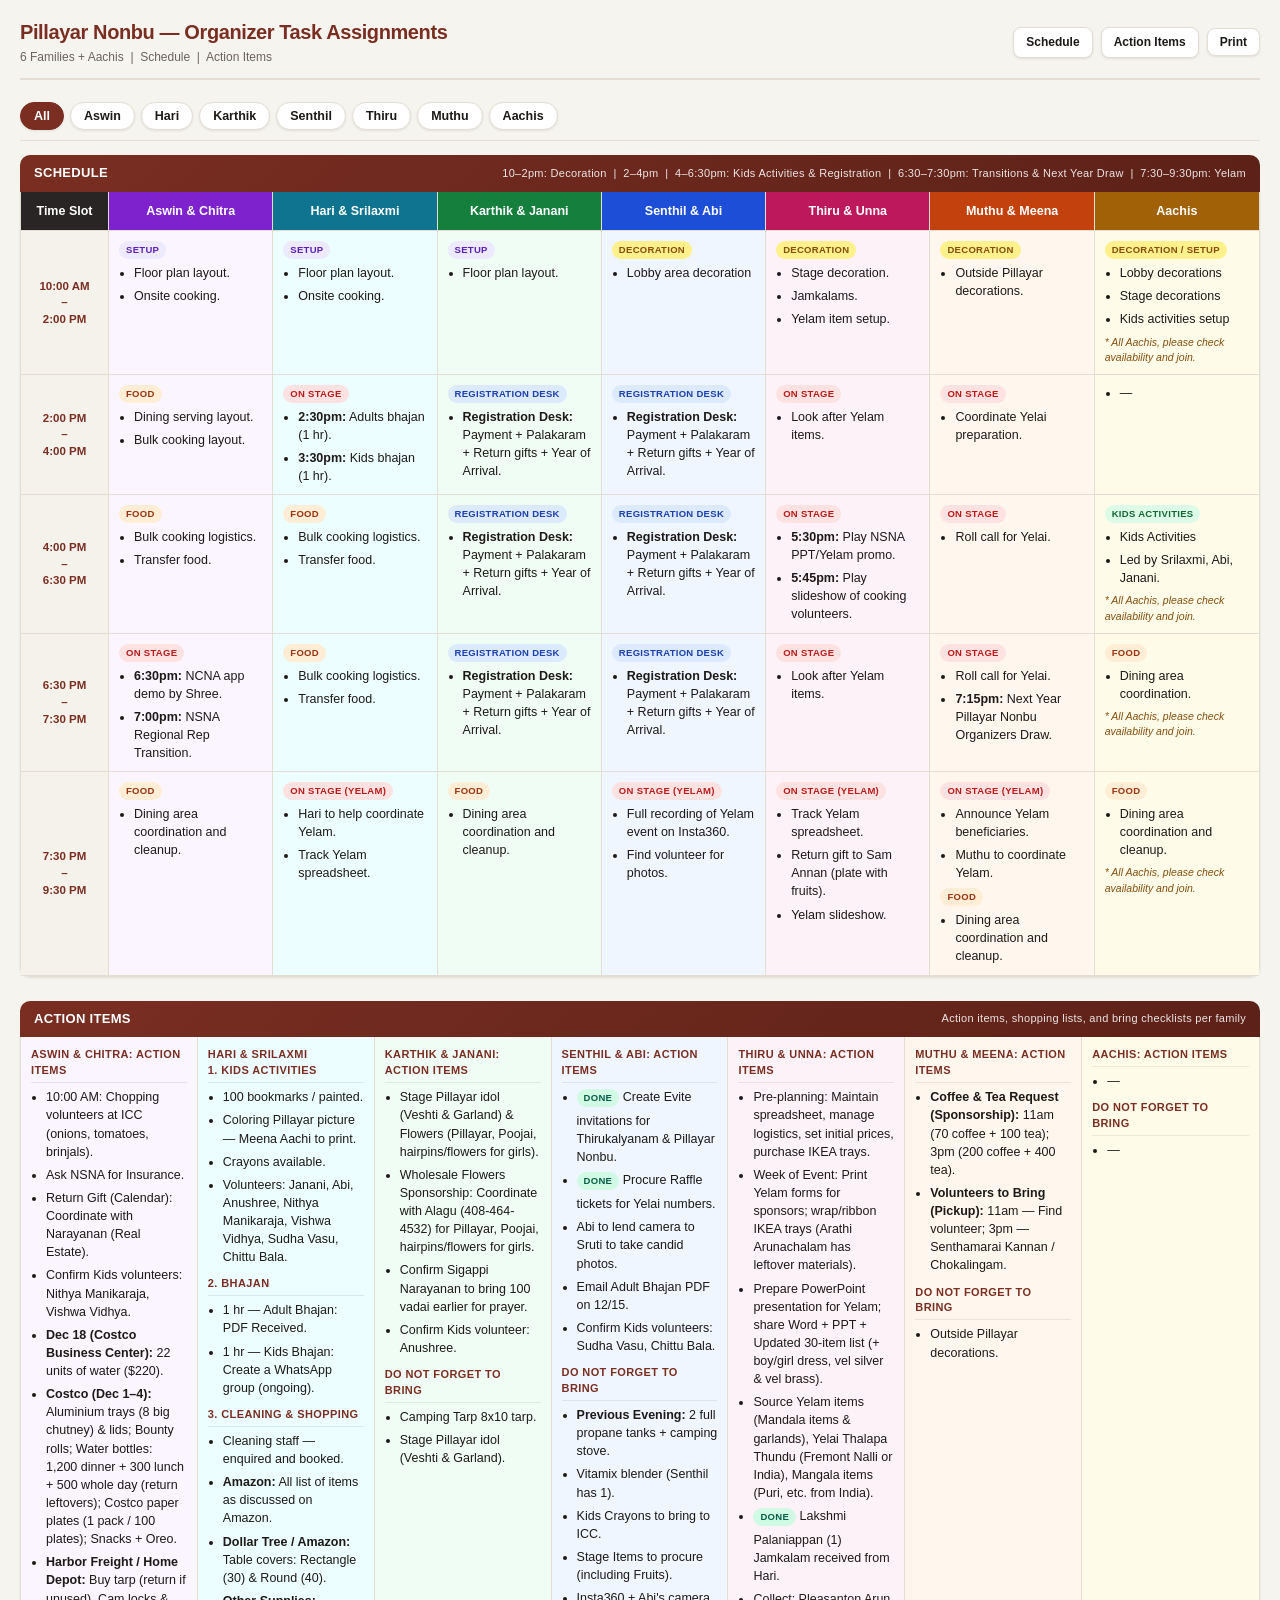
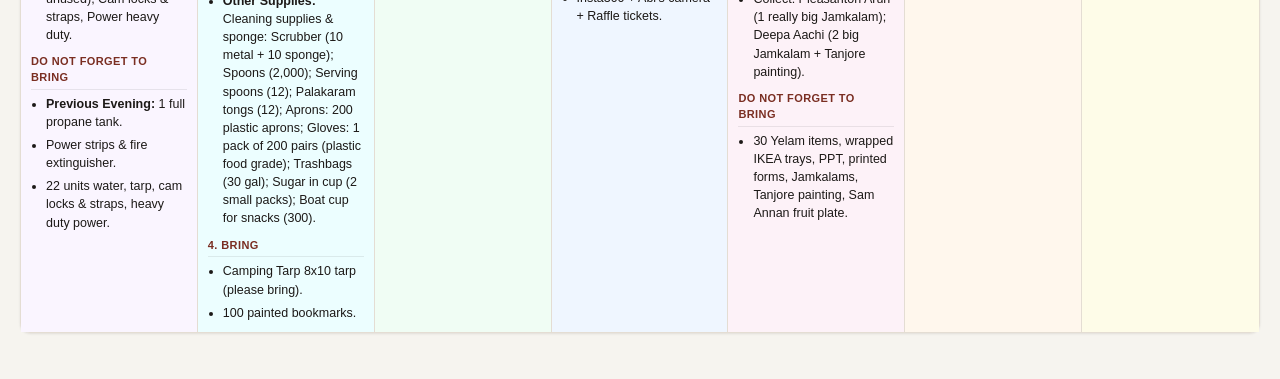
==== commit 25cf2298: "Update dining cleanup, Aachis availability note, and Kids Activities leaders" ====
--- a/eplan.html
+++ b/eplan.html
@@ -524,6 +524,7 @@
         <li>Stage decorations</li>
         <li>Kids activities setup</li>
       </ul>
+      <div style="font-size:10.5px;margin-top:6px;color:#854d0e;font-style:italic;">* All Aachis, please check availability and join.</div>
     </div>
     <div class="cell time-cell">
       2:00 PM<br>–<br>4:00 PM
@@ -629,7 +630,9 @@
       <span class="badge b-kids">Kids Activities</span>
       <ul>
         <li>Kids Activities</li>
-      </ul>
+        <li>Led by Srilaxmi, Abi, Janani.</li>
+      </ul>
+      <div style="font-size:10.5px;margin-top:6px;color:#854d0e;font-style:italic;">* All Aachis, please check availability and join.</div>
     </div>
     <div class="cell time-cell">
       6:30 PM<br>–<br>7:30 PM
@@ -685,13 +688,17 @@
       <ul>
         <li>Dining area coordination.</li>
       </ul>
+      <div style="font-size:10.5px;margin-top:6px;color:#854d0e;font-style:italic;">* All Aachis, please check availability and join.</div>
     </div>
     <div class="cell time-cell">
       7:30 PM<br>–<br>9:30 PM
     </div>
-    <div class="cell bg-f4" data-family="4" data-empty="true">
+    <div class="cell bg-f4" data-family="4">
       <div class="mobile-fam-title">Aswin &amp; Chitra</div>
-      <ul><li>—</li></ul>
+      <span class="badge b-food">Food</span>
+      <ul>
+        <li>Dining area coordination and cleanup.</li>
+      </ul>
     </div>
     <div class="cell bg-f6" data-family="6">
       <div class="mobile-fam-title">Hari &amp; Srilaxmi</div>
@@ -705,7 +712,7 @@
       <div class="mobile-fam-title">Karthik &amp; Janani</div>
       <span class="badge b-food">Food</span>
       <ul>
-        <li>Dining area coordination.</li>
+        <li>Dining area coordination and cleanup.</li>
       </ul>
     </div>
     <div class="cell bg-f2" data-family="2">
@@ -732,10 +739,18 @@
         <li>Announce Yelam beneficiaries.</li>
         <li>Muthu to coordinate Yelam.</li>
       </ul>
-    </div>
-    <div class="cell bg-aachi" data-family="aachis" data-empty="true">
+      <span class="badge b-food" style="margin-top:6px;">Food</span>
+      <ul>
+        <li>Dining area coordination and cleanup.</li>
+      </ul>
+    </div>
+    <div class="cell bg-aachi" data-family="aachis">
       <div class="mobile-fam-title">Aachis</div>
-      <ul><li>—</li></ul>
+      <span class="badge b-food">Food</span>
+      <ul>
+        <li>Dining area coordination and cleanup.</li>
+      </ul>
+      <div style="font-size:10.5px;margin-top:6px;color:#854d0e;font-style:italic;">* All Aachis, please check availability and join.</div>
     </div>
   </div>
 
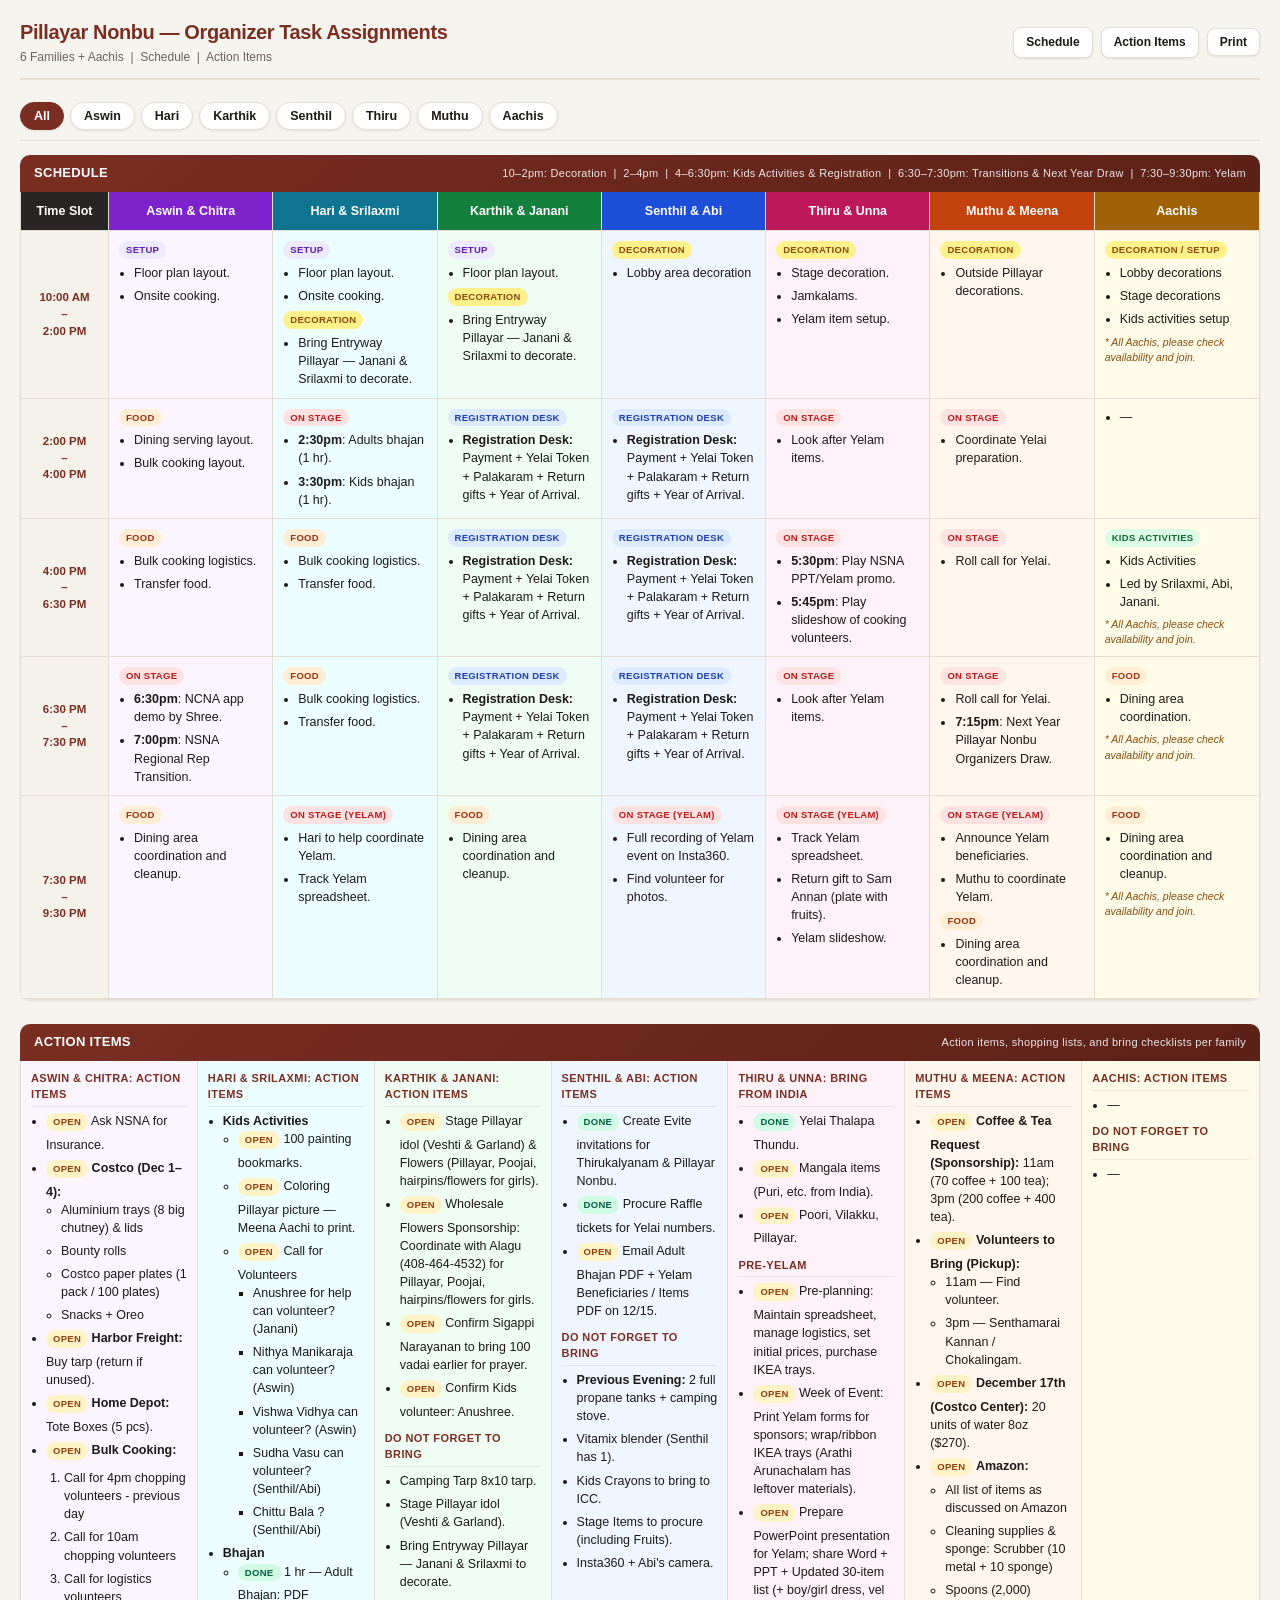
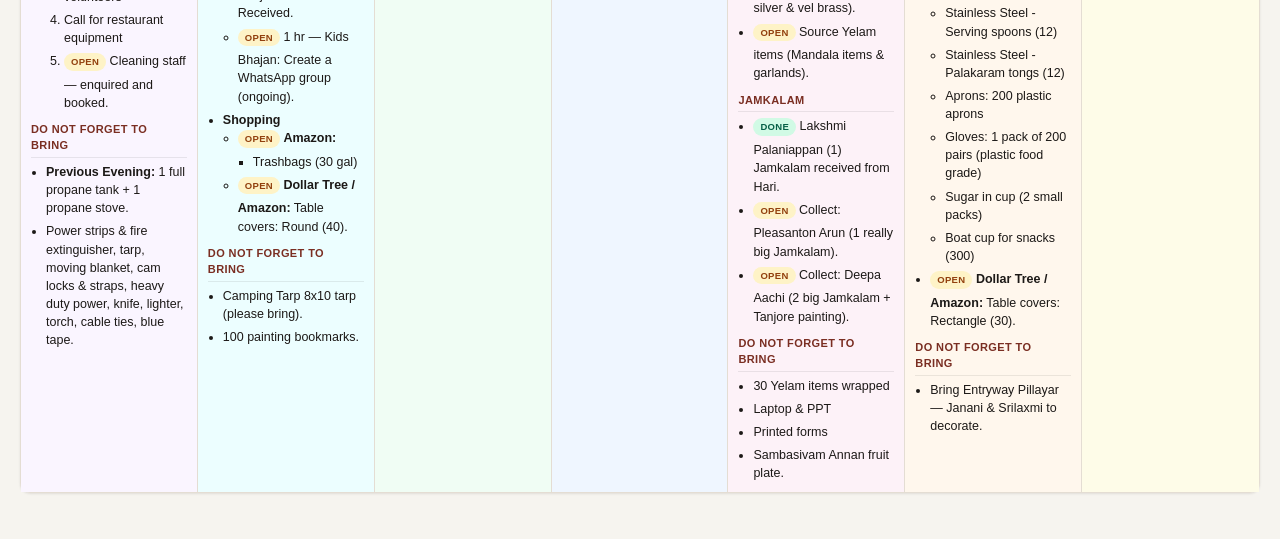
==== commit b992bc98: "Add eplan_data.yaml generator and update eplan action items" ====
--- a/eplan.html
+++ b/eplan.html
@@ -255,6 +255,7 @@
     .b-food { background: #ffedd5; color: #9a3412; }
     .b-stage { background: #fee2e2; color: #b91c1c; }
     .b-done { background: #d1fae5; color: #065f46; }
+    .b-open { background: #fef3c7; color: #92400e; }
 
     .bottom-section {
       page-break-before: always;
@@ -443,12 +444,12 @@
   <!-- Family Filter Bar -->
   <div class="mobile-filter" aria-label="Filter by family">
     <button type="button" class="active" data-filter="all">All</button>
-    <button type="button" data-filter="4">Aswin</button>
-    <button type="button" data-filter="6">Hari</button>
-    <button type="button" data-filter="3">Karthik</button>
-    <button type="button" data-filter="2">Senthil</button>
-    <button type="button" data-filter="5">Thiru</button>
-    <button type="button" data-filter="1">Muthu</button>
+    <button type="button" data-filter="aswin">Aswin</button>
+    <button type="button" data-filter="hari">Hari</button>
+    <button type="button" data-filter="karthik">Karthik</button>
+    <button type="button" data-filter="senthil">Senthil</button>
+    <button type="button" data-filter="thiru">Thiru</button>
+    <button type="button" data-filter="muthu">Muthu</button>
     <button type="button" data-filter="aachis">Aachis</button>
   </div>
 
@@ -460,17 +461,17 @@
 
   <div class="schedule-grid">
     <div class="cell col-header h-time">Time Slot</div>
-    <div class="cell col-header h-f4" data-family="4">Aswin &amp; Chitra</div>
-    <div class="cell col-header h-f6" data-family="6">Hari &amp; Srilaxmi</div>
-    <div class="cell col-header h-f3" data-family="3">Karthik &amp; Janani</div>
-    <div class="cell col-header h-f2" data-family="2">Senthil &amp; Abi</div>
-    <div class="cell col-header h-f5" data-family="5">Thiru &amp; Unna</div>
-    <div class="cell col-header h-f1" data-family="1">Muthu &amp; Meena</div>
+    <div class="cell col-header h-f4" data-family="aswin">Aswin &amp; Chitra</div>
+    <div class="cell col-header h-f6" data-family="hari">Hari &amp; Srilaxmi</div>
+    <div class="cell col-header h-f3" data-family="karthik">Karthik &amp; Janani</div>
+    <div class="cell col-header h-f2" data-family="senthil">Senthil &amp; Abi</div>
+    <div class="cell col-header h-f5" data-family="thiru">Thiru &amp; Unna</div>
+    <div class="cell col-header h-f1" data-family="muthu">Muthu &amp; Meena</div>
     <div class="cell col-header h-aachi" data-family="aachis">Aachis</div>
     <div class="cell time-cell">
       10:00 AM<br>–<br>2:00 PM
     </div>
-    <div class="cell bg-f4" data-family="4">
+    <div class="cell bg-f4" data-family="aswin">
       <div class="mobile-fam-title">Aswin &amp; Chitra</div>
       <span class="badge b-trans">Setup</span>
       <ul>
@@ -478,29 +479,37 @@
         <li>Onsite cooking.</li>
       </ul>
     </div>
-    <div class="cell bg-f6" data-family="6">
+    <div class="cell bg-f6" data-family="hari">
       <div class="mobile-fam-title">Hari &amp; Srilaxmi</div>
       <span class="badge b-trans">Setup</span>
       <ul>
         <li>Floor plan layout.</li>
         <li>Onsite cooking.</li>
       </ul>
-    </div>
-    <div class="cell bg-f3" data-family="3">
+      <span class="badge b-decor" style="margin-top:6px;">Decoration</span>
+      <ul>
+        <li>Bring Entryway Pillayar — Janani &amp; Srilaxmi to decorate.</li>
+      </ul>
+    </div>
+    <div class="cell bg-f3" data-family="karthik">
       <div class="mobile-fam-title">Karthik &amp; Janani</div>
       <span class="badge b-trans">Setup</span>
       <ul>
         <li>Floor plan layout.</li>
       </ul>
-    </div>
-    <div class="cell bg-f2" data-family="2">
+      <span class="badge b-decor" style="margin-top:6px;">Decoration</span>
+      <ul>
+        <li>Bring Entryway Pillayar — Janani &amp; Srilaxmi to decorate.</li>
+      </ul>
+    </div>
+    <div class="cell bg-f2" data-family="senthil">
       <div class="mobile-fam-title">Senthil &amp; Abi</div>
       <span class="badge b-decor">Decoration</span>
       <ul>
         <li>Lobby area decoration</li>
       </ul>
     </div>
-    <div class="cell bg-f5" data-family="5">
+    <div class="cell bg-f5" data-family="thiru">
       <div class="mobile-fam-title">Thiru &amp; Unna</div>
       <span class="badge b-decor">Decoration</span>
       <ul>
@@ -509,7 +518,7 @@
         <li>Yelam item setup.</li>
       </ul>
     </div>
-    <div class="cell bg-f1" data-family="1">
+    <div class="cell bg-f1" data-family="muthu">
       <div class="mobile-fam-title">Muthu &amp; Meena</div>
       <span class="badge b-decor">Decoration</span>
       <ul>
@@ -529,7 +538,7 @@
     <div class="cell time-cell">
       2:00 PM<br>–<br>4:00 PM
     </div>
-    <div class="cell bg-f4" data-family="4">
+    <div class="cell bg-f4" data-family="aswin">
       <div class="mobile-fam-title">Aswin &amp; Chitra</div>
       <span class="badge b-food">Food</span>
       <ul>
@@ -537,36 +546,36 @@
         <li>Bulk cooking layout.</li>
       </ul>
     </div>
-    <div class="cell bg-f6" data-family="6">
+    <div class="cell bg-f6" data-family="hari">
       <div class="mobile-fam-title">Hari &amp; Srilaxmi</div>
       <span class="badge b-stage">ON STAGE</span>
       <ul>
-        <li><strong>2:30pm:</strong> Adults bhajan (1 hr).</li>
-        <li><strong>3:30pm:</strong> Kids bhajan (1 hr).</li>
-      </ul>
-    </div>
-    <div class="cell bg-f3" data-family="3">
+        <li><strong>2:30pm</strong>: Adults bhajan (1 hr).</li>
+        <li><strong>3:30pm</strong>: Kids bhajan (1 hr).</li>
+      </ul>
+    </div>
+    <div class="cell bg-f3" data-family="karthik">
       <div class="mobile-fam-title">Karthik &amp; Janani</div>
       <span class="badge b-reg">Registration Desk</span>
       <ul>
-        <li><strong>Registration Desk:</strong> Payment + Palakaram + Return gifts + Year of Arrival.</li>
-      </ul>
-    </div>
-    <div class="cell bg-f2" data-family="2">
+        <li><strong>Registration Desk:</strong> Payment + Yelai Token + Palakaram + Return gifts + Year of Arrival.</li>
+      </ul>
+    </div>
+    <div class="cell bg-f2" data-family="senthil">
       <div class="mobile-fam-title">Senthil &amp; Abi</div>
       <span class="badge b-reg">Registration Desk</span>
       <ul>
-        <li><strong>Registration Desk:</strong> Payment + Palakaram + Return gifts + Year of Arrival.</li>
-      </ul>
-    </div>
-    <div class="cell bg-f5" data-family="5">
+        <li><strong>Registration Desk:</strong> Payment + Yelai Token + Palakaram + Return gifts + Year of Arrival.</li>
+      </ul>
+    </div>
+    <div class="cell bg-f5" data-family="thiru">
       <div class="mobile-fam-title">Thiru &amp; Unna</div>
       <span class="badge b-stage">ON STAGE</span>
       <ul>
         <li>Look after Yelam items.</li>
       </ul>
     </div>
-    <div class="cell bg-f1" data-family="1">
+    <div class="cell bg-f1" data-family="muthu">
       <div class="mobile-fam-title">Muthu &amp; Meena</div>
       <span class="badge b-stage">ON STAGE</span>
       <ul>
@@ -580,7 +589,7 @@
     <div class="cell time-cell">
       4:00 PM<br>–<br>6:30 PM
     </div>
-    <div class="cell bg-f4" data-family="4">
+    <div class="cell bg-f4" data-family="aswin">
       <div class="mobile-fam-title">Aswin &amp; Chitra</div>
       <span class="badge b-food">Food</span>
       <ul>
@@ -588,7 +597,7 @@
         <li>Transfer food.</li>
       </ul>
     </div>
-    <div class="cell bg-f6" data-family="6">
+    <div class="cell bg-f6" data-family="hari">
       <div class="mobile-fam-title">Hari &amp; Srilaxmi</div>
       <span class="badge b-food">Food</span>
       <ul>
@@ -596,29 +605,29 @@
         <li>Transfer food.</li>
       </ul>
     </div>
-    <div class="cell bg-f3" data-family="3">
+    <div class="cell bg-f3" data-family="karthik">
       <div class="mobile-fam-title">Karthik &amp; Janani</div>
       <span class="badge b-reg">Registration Desk</span>
       <ul>
-        <li><strong>Registration Desk:</strong> Payment + Palakaram + Return gifts + Year of Arrival.</li>
-      </ul>
-    </div>
-    <div class="cell bg-f2" data-family="2">
+        <li><strong>Registration Desk:</strong> Payment + Yelai Token + Palakaram + Return gifts + Year of Arrival.</li>
+      </ul>
+    </div>
+    <div class="cell bg-f2" data-family="senthil">
       <div class="mobile-fam-title">Senthil &amp; Abi</div>
       <span class="badge b-reg">Registration Desk</span>
       <ul>
-        <li><strong>Registration Desk:</strong> Payment + Palakaram + Return gifts + Year of Arrival.</li>
-      </ul>
-    </div>
-    <div class="cell bg-f5" data-family="5">
+        <li><strong>Registration Desk:</strong> Payment + Yelai Token + Palakaram + Return gifts + Year of Arrival.</li>
+      </ul>
+    </div>
+    <div class="cell bg-f5" data-family="thiru">
       <div class="mobile-fam-title">Thiru &amp; Unna</div>
       <span class="badge b-stage">On Stage</span>
       <ul>
-        <li><strong>5:30pm:</strong> Play NSNA PPT/Yelam promo.</li>
-        <li><strong>5:45pm:</strong> Play slideshow of cooking volunteers.</li>
-      </ul>
-    </div>
-    <div class="cell bg-f1" data-family="1">
+        <li><strong>5:30pm</strong>: Play NSNA PPT/Yelam promo.</li>
+        <li><strong>5:45pm</strong>: Play slideshow of cooking volunteers.</li>
+      </ul>
+    </div>
+    <div class="cell bg-f1" data-family="muthu">
       <div class="mobile-fam-title">Muthu &amp; Meena</div>
       <span class="badge b-stage">On Stage</span>
       <ul>
@@ -637,15 +646,15 @@
     <div class="cell time-cell">
       6:30 PM<br>–<br>7:30 PM
     </div>
-    <div class="cell bg-f4" data-family="4">
+    <div class="cell bg-f4" data-family="aswin">
       <div class="mobile-fam-title">Aswin &amp; Chitra</div>
       <span class="badge b-stage">On Stage</span>
       <ul>
-        <li><strong>6:30pm:</strong> NCNA app demo by Shree.</li>
-        <li><strong>7:00pm:</strong> NSNA Regional Rep Transition.</li>
-      </ul>
-    </div>
-    <div class="cell bg-f6" data-family="6">
+        <li><strong>6:30pm</strong>: NCNA app demo by Shree.</li>
+        <li><strong>7:00pm</strong>: NSNA Regional Rep Transition.</li>
+      </ul>
+    </div>
+    <div class="cell bg-f6" data-family="hari">
       <div class="mobile-fam-title">Hari &amp; Srilaxmi</div>
       <span class="badge b-food">Food</span>
       <ul>
@@ -653,33 +662,33 @@
         <li>Transfer food.</li>
       </ul>
     </div>
-    <div class="cell bg-f3" data-family="3">
+    <div class="cell bg-f3" data-family="karthik">
       <div class="mobile-fam-title">Karthik &amp; Janani</div>
       <span class="badge b-reg">Registration Desk</span>
       <ul>
-        <li><strong>Registration Desk:</strong> Payment + Palakaram + Return gifts + Year of Arrival.</li>
-      </ul>
-    </div>
-    <div class="cell bg-f2" data-family="2">
+        <li><strong>Registration Desk:</strong> Payment + Yelai Token + Palakaram + Return gifts + Year of Arrival.</li>
+      </ul>
+    </div>
+    <div class="cell bg-f2" data-family="senthil">
       <div class="mobile-fam-title">Senthil &amp; Abi</div>
       <span class="badge b-reg">Registration Desk</span>
       <ul>
-        <li><strong>Registration Desk:</strong> Payment + Palakaram + Return gifts + Year of Arrival.</li>
-      </ul>
-    </div>
-    <div class="cell bg-f5" data-family="5">
+        <li><strong>Registration Desk:</strong> Payment + Yelai Token + Palakaram + Return gifts + Year of Arrival.</li>
+      </ul>
+    </div>
+    <div class="cell bg-f5" data-family="thiru">
       <div class="mobile-fam-title">Thiru &amp; Unna</div>
       <span class="badge b-stage">ON STAGE</span>
       <ul>
         <li>Look after Yelam items.</li>
       </ul>
     </div>
-    <div class="cell bg-f1" data-family="1">
+    <div class="cell bg-f1" data-family="muthu">
       <div class="mobile-fam-title">Muthu &amp; Meena</div>
       <span class="badge b-stage">On Stage</span>
       <ul>
         <li>Roll call for Yelai.</li>
-        <li><strong>7:15pm:</strong> Next Year Pillayar Nonbu Organizers Draw.</li>
+        <li><strong>7:15pm</strong>: Next Year Pillayar Nonbu Organizers Draw.</li>
       </ul>
     </div>
     <div class="cell bg-aachi" data-family="aachis">
@@ -693,14 +702,14 @@
     <div class="cell time-cell">
       7:30 PM<br>–<br>9:30 PM
     </div>
-    <div class="cell bg-f4" data-family="4">
+    <div class="cell bg-f4" data-family="aswin">
       <div class="mobile-fam-title">Aswin &amp; Chitra</div>
       <span class="badge b-food">Food</span>
       <ul>
         <li>Dining area coordination and cleanup.</li>
       </ul>
     </div>
-    <div class="cell bg-f6" data-family="6">
+    <div class="cell bg-f6" data-family="hari">
       <div class="mobile-fam-title">Hari &amp; Srilaxmi</div>
       <span class="badge b-stage">On Stage (Yelam)</span>
       <ul>
@@ -708,14 +717,14 @@
         <li>Track Yelam spreadsheet.</li>
       </ul>
     </div>
-    <div class="cell bg-f3" data-family="3">
+    <div class="cell bg-f3" data-family="karthik">
       <div class="mobile-fam-title">Karthik &amp; Janani</div>
       <span class="badge b-food">Food</span>
       <ul>
         <li>Dining area coordination and cleanup.</li>
       </ul>
     </div>
-    <div class="cell bg-f2" data-family="2">
+    <div class="cell bg-f2" data-family="senthil">
       <div class="mobile-fam-title">Senthil &amp; Abi</div>
       <span class="badge b-stage">On Stage (Yelam)</span>
       <ul>
@@ -723,7 +732,7 @@
         <li>Find volunteer for photos.</li>
       </ul>
     </div>
-    <div class="cell bg-f5" data-family="5">
+    <div class="cell bg-f5" data-family="thiru">
       <div class="mobile-fam-title">Thiru &amp; Unna</div>
       <span class="badge b-stage">On Stage (Yelam)</span>
       <ul>
@@ -732,7 +741,7 @@
         <li>Yelam slideshow.</li>
       </ul>
     </div>
-    <div class="cell bg-f1" data-family="1">
+    <div class="cell bg-f1" data-family="muthu">
       <div class="mobile-fam-title">Muthu &amp; Meena</div>
       <span class="badge b-stage">On Stage (Yelam)</span>
       <ul>
@@ -762,78 +771,98 @@
     </div>
 
     <div class="pre-grid">
-      <div class="pre-col bg-f4" data-family="4">
+      <div class="pre-col bg-f4" data-family="aswin">
         <h3>Aswin &amp; Chitra: Action Items</h3>
         <ul>
-          <li>10:00 AM: Chopping volunteers at ICC (onions, tomatoes, brinjals).</li>
-          <li>Ask NSNA for Insurance.</li>
-          <li>Return Gift (Calendar): Coordinate with Narayanan (Real Estate).</li>
-          <li>Confirm Kids volunteers: Nithya Manikaraja, Vishwa Vidhya.</li>
-          <li><strong>Dec 18 (Costco Business Center):</strong> 22 units of water ($220).</li>
-          <li><strong>Costco (Dec 1–4):</strong> Aluminium trays (8 big chutney) &amp; lids; Bounty rolls; Water bottles: 1,200 dinner + 300 lunch + 500 whole day (return leftovers); Costco paper plates (1 pack / 100 plates); Snacks + Oreo.</li>
-          <li><strong>Harbor Freight / Home Depot:</strong> Buy tarp (return if unused), Cam locks &amp; straps, Power heavy duty.</li>
+          <li><span class="badge b-open">Open</span> Ask NSNA for Insurance.</li>
+          <li><span class="badge b-open">Open</span> <strong>Costco (Dec 1–4):</strong>
+            <ul>
+              <li>Aluminium trays (8 big chutney) &amp; lids</li>
+              <li>Bounty rolls</li>
+              <li>Costco paper plates (1 pack / 100 plates)</li>
+              <li>Snacks + Oreo</li>
+            </ul>
+          </li>
+          <li><span class="badge b-open">Open</span> <strong>Harbor Freight:</strong> Buy tarp (return if unused).</li>
+          <li><span class="badge b-open">Open</span> <strong>Home Depot:</strong> Tote Boxes (5 pcs).</li>
+          <li><span class="badge b-open">Open</span> <strong>Bulk Cooking:</strong>
+            <ol style="padding-left:18px;margin-top:4px;">
+              <li>Call for 4pm chopping volunteers - previous day</li>
+              <li>Call for 10am chopping volunteers</li>
+              <li>Call for logistics volunteers</li>
+              <li>Call for restaurant equipment</li>
+              <li><span class="badge b-open">Open</span> Cleaning staff — enquired and booked.</li>
+            </ol>
+          </li>
         </ul>
         <h3>Do Not Forget to Bring</h3>
         <ul>
-          <li><strong>Previous Evening:</strong> 1 full propane tank.</li>
-          <li>Power strips &amp; fire extinguisher.</li>
-          <li>22 units water, tarp, cam locks &amp; straps, heavy duty power.</li>
+          <li><strong>Previous Evening:</strong> 1 full propane tank + 1 propane stove.</li>
+          <li>Power strips &amp; fire extinguisher, tarp, moving blanket, cam locks &amp; straps, heavy duty power, knife, lighter, torch, cable ties, blue tape.</li>
         </ul>
       </div>
-
-      <div class="pre-col bg-f6" data-family="6">
-        <h3>Hari &amp; Srilaxmi<br>1. Kids Activities</h3>
-        <ul>
-          <li>100 bookmarks / painted.</li>
-          <li>Coloring Pillayar picture — Meena Aachi to print.</li>
-          <li>Crayons available.</li>
-          <li>Volunteers: Janani, Abi, Anushree, Nithya Manikaraja, Vishwa Vidhya, Sudha Vasu, Chittu Bala.</li>
-        </ul>
-
-        <h3>2. Bhajan</h3>
-        <ul>
-          <li>1 hr — Adult Bhajan: PDF Received.</li>
-          <li>1 hr — Kids Bhajan: Create a WhatsApp group (ongoing).</li>
-        </ul>
-
-        <h3>3. Cleaning &amp; Shopping</h3>
-        <ul>
-          <li>Cleaning staff — enquired and booked.</li>
-          <li><strong>Amazon:</strong> All list of items as discussed on Amazon.</li>
-          <li><strong>Dollar Tree / Amazon:</strong> Table covers: Rectangle (30) &amp; Round (40).</li>
-          <li><strong>Other Supplies:</strong> Cleaning supplies &amp; sponge: Scrubber (10 metal + 10 sponge); Spoons (2,000); Serving spoons (12); Palakaram tongs (12); Aprons: 200 plastic aprons; Gloves: 1 pack of 200 pairs (plastic food grade); Trashbags (30 gal); Sugar in cup (2 small packs); Boat cup for snacks (300).</li>
-        </ul>
-
-        <h3>4. Bring</h3>
+      <div class="pre-col bg-f6" data-family="hari">
+        <h3>Hari &amp; Srilaxmi: Action Items</h3>
+        <ul>
+          <li><strong>Kids Activities</strong>
+            <ul>
+              <li><span class="badge b-open">Open</span> 100 painting bookmarks.</li>
+              <li><span class="badge b-open">Open</span> Coloring Pillayar picture — Meena Aachi to print.</li>
+              <li><span class="badge b-open">Open</span> Call for Volunteers
+                <ul>
+                  <li>Anushree for help can volunteer? (Janani)</li>
+                  <li>Nithya Manikaraja can volunteer? (Aswin)</li>
+                  <li>Vishwa Vidhya can volunteer? (Aswin)</li>
+                  <li>Sudha Vasu can volunteer? (Senthil/Abi)</li>
+                  <li>Chittu Bala ? (Senthil/Abi)</li>
+                </ul>
+              </li>
+            </ul>
+          </li>
+          <li><strong>Bhajan</strong>
+            <ul>
+              <li><span class="badge b-done">Done</span> 1 hr — Adult Bhajan: PDF Received.</li>
+              <li><span class="badge b-open">Open</span> 1 hr — Kids Bhajan: Create a WhatsApp group (ongoing).</li>
+            </ul>
+          </li>
+          <li><strong>Shopping</strong>
+            <ul>
+              <li><span class="badge b-open">Open</span> <strong>Amazon:</strong>
+                <ul>
+                  <li>Trashbags (30 gal)</li>
+                </ul>
+              </li>
+              <li><span class="badge b-open">Open</span> <strong>Dollar Tree / Amazon:</strong> Table covers: Round (40).</li>
+            </ul>
+          </li>
+        </ul>
+        <h3>Do Not Forget to Bring</h3>
         <ul>
           <li>Camping Tarp 8x10 tarp (please bring).</li>
-          <li>100 painted bookmarks.</li>
+          <li>100 painting bookmarks.</li>
         </ul>
       </div>
-
-      <div class="pre-col bg-f3" data-family="3">
+      <div class="pre-col bg-f3" data-family="karthik">
         <h3>Karthik &amp; Janani: Action Items</h3>
         <ul>
-          <li>Stage Pillayar idol (Veshti &amp; Garland) &amp; Flowers (Pillayar, Poojai, hairpins/flowers for girls).</li>
-          <li>Wholesale Flowers Sponsorship: Coordinate with Alagu (408-464-4532) for Pillayar, Poojai, hairpins/flowers for girls.</li>
-          <li>Confirm Sigappi Narayanan to bring 100 vadai earlier for prayer.</li>
-          <li>Confirm Kids volunteer: Anushree.</li>
+          <li><span class="badge b-open">Open</span> Stage Pillayar idol (Veshti &amp; Garland) &amp; Flowers (Pillayar, Poojai, hairpins/flowers for girls).</li>
+          <li><span class="badge b-open">Open</span> Wholesale Flowers Sponsorship: Coordinate with Alagu (408-464-4532) for Pillayar, Poojai, hairpins/flowers for girls.</li>
+          <li><span class="badge b-open">Open</span> Confirm Sigappi Narayanan to bring 100 vadai earlier for prayer.</li>
+          <li><span class="badge b-open">Open</span> Confirm Kids volunteer: Anushree.</li>
         </ul>
         <h3>Do Not Forget to Bring</h3>
         <ul>
           <li>Camping Tarp 8x10 tarp.</li>
           <li>Stage Pillayar idol (Veshti &amp; Garland).</li>
+          <li>Bring Entryway Pillayar — Janani &amp; Srilaxmi to decorate.</li>
         </ul>
       </div>
-
-      <div class="pre-col bg-f2" data-family="2">
+      <div class="pre-col bg-f2" data-family="senthil">
         <h3>Senthil &amp; Abi: Action Items</h3>
         <ul>
           <li><span class="badge b-done">Done</span> Create Evite invitations for Thirukalyanam &amp; Pillayar Nonbu.</li>
           <li><span class="badge b-done">Done</span> Procure Raffle tickets for Yelai numbers.</li>
-          <li>Abi to lend camera to Sruti to take candid photos.</li>
-          <li>Email Adult Bhajan PDF on 12/15.</li>
-          <li>Confirm Kids volunteers: Sudha Vasu, Chittu Bala.</li>
+          <li><span class="badge b-open">Open</span> Email Adult Bhajan PDF + Yelam Beneficiaries / Items PDF on 12/15.</li>
         </ul>
         <h3>Do Not Forget to Bring</h3>
         <ul>
@@ -841,38 +870,68 @@
           <li>Vitamix blender (Senthil has 1).</li>
           <li>Kids Crayons to bring to ICC.</li>
           <li>Stage Items to procure (including Fruits).</li>
-          <li>Insta360 + Abi's camera + Raffle tickets.</li>
+          <li>Insta360 + Abi&#x27;s camera.</li>
         </ul>
       </div>
-
-      <div class="pre-col bg-f5" data-family="5">
-        <h3>Thiru &amp; Unna: Action Items</h3>
-        <ul>
-          <li>Pre-planning: Maintain spreadsheet, manage logistics, set initial prices, purchase IKEA trays.</li>
-          <li>Week of Event: Print Yelam forms for sponsors; wrap/ribbon IKEA trays (Arathi Arunachalam has leftover materials).</li>
-          <li>Prepare PowerPoint presentation for Yelam; share Word + PPT + Updated 30-item list (+ boy/girl dress, vel silver &amp; vel brass).</li>
-          <li>Source Yelam items (Mandala items &amp; garlands), Yelai Thalapa Thundu (Fremont Nalli or India), Mangala items (Puri, etc. from India).</li>
+      <div class="pre-col bg-f5" data-family="thiru">
+        <h3>Thiru &amp; Unna: Bring from India</h3>
+        <ul>
+          <li><span class="badge b-done">Done</span> Yelai Thalapa Thundu.</li>
+          <li><span class="badge b-open">Open</span> Mangala items (Puri, etc. from India).</li>
+          <li><span class="badge b-open">Open</span> Poori, Vilakku, Pillayar.</li>
+        </ul>
+        <h3>Pre-Yelam</h3>
+        <ul>
+          <li><span class="badge b-open">Open</span> Pre-planning: Maintain spreadsheet, manage logistics, set initial prices, purchase IKEA trays.</li>
+          <li><span class="badge b-open">Open</span> Week of Event: Print Yelam forms for sponsors; wrap/ribbon IKEA trays (Arathi Arunachalam has leftover materials).</li>
+          <li><span class="badge b-open">Open</span> Prepare PowerPoint presentation for Yelam; share Word + PPT + Updated 30-item list (+ boy/girl dress, vel silver &amp; vel brass).</li>
+          <li><span class="badge b-open">Open</span> Source Yelam items (Mandala items &amp; garlands).</li>
+        </ul>
+        <h3>Jamkalam</h3>
+        <ul>
           <li><span class="badge b-done">Done</span> Lakshmi Palaniappan (1) Jamkalam received from Hari.</li>
-          <li>Collect: Pleasanton Arun (1 really big Jamkalam); Deepa Aachi (2 big Jamkalam + Tanjore painting).</li>
+          <li><span class="badge b-open">Open</span> Collect: Pleasanton Arun (1 really big Jamkalam).</li>
+          <li><span class="badge b-open">Open</span> Collect: Deepa Aachi (2 big Jamkalam + Tanjore painting).</li>
         </ul>
         <h3>Do Not Forget to Bring</h3>
         <ul>
-          <li>30 Yelam items, wrapped IKEA trays, PPT, printed forms, Jamkalams, Tanjore painting, Sam Annan fruit plate.</li>
+          <li>30 Yelam items wrapped</li>
+          <li>Laptop &amp; PPT</li>
+          <li>Printed forms</li>
+          <li>Sambasivam Annan fruit plate.</li>
         </ul>
       </div>
-
-      <div class="pre-col bg-f1" data-family="1">
+      <div class="pre-col bg-f1" data-family="muthu">
         <h3>Muthu &amp; Meena: Action Items</h3>
         <ul>
-          <li><strong>Coffee &amp; Tea Request (Sponsorship):</strong> 11am (70 coffee + 100 tea); 3pm (200 coffee + 400 tea).</li>
-          <li><strong>Volunteers to Bring (Pickup):</strong> 11am — Find volunteer; 3pm — Senthamarai Kannan / Chokalingam.</li>
+          <li><span class="badge b-open">Open</span> <strong>Coffee &amp; Tea Request (Sponsorship):</strong> 11am (70 coffee + 100 tea); 3pm (200 coffee + 400 tea).</li>
+          <li><span class="badge b-open">Open</span> <strong>Volunteers to Bring (Pickup):</strong>
+            <ul>
+              <li>11am — Find volunteer.</li>
+              <li>3pm — Senthamarai Kannan / Chokalingam.</li>
+            </ul>
+          </li>
+          <li><span class="badge b-open">Open</span> <strong>December 17th (Costco Center):</strong> 20 units of water 8oz ($270).</li>
+          <li><span class="badge b-open">Open</span> <strong>Amazon:</strong>
+            <ul>
+              <li>All list of items as discussed on Amazon</li>
+              <li>Cleaning supplies &amp; sponge: Scrubber (10 metal + 10 sponge)</li>
+              <li>Spoons (2,000)</li>
+              <li>Stainless Steel - Serving spoons (12)</li>
+              <li>Stainless Steel - Palakaram tongs (12)</li>
+              <li>Aprons: 200 plastic aprons</li>
+              <li>Gloves: 1 pack of 200 pairs (plastic food grade)</li>
+              <li>Sugar in cup (2 small packs)</li>
+              <li>Boat cup for snacks (300)</li>
+            </ul>
+          </li>
+          <li><span class="badge b-open">Open</span> <strong>Dollar Tree / Amazon:</strong> Table covers: Rectangle (30).</li>
         </ul>
         <h3>Do Not Forget to Bring</h3>
         <ul>
-          <li>Outside Pillayar decorations.</li>
+          <li>Bring Entryway Pillayar — Janani &amp; Srilaxmi to decorate.</li>
         </ul>
       </div>
-
       <div class="pre-col bg-aachi" data-family="aachis">
         <h3>Aachis: Action Items</h3>
         <ul>
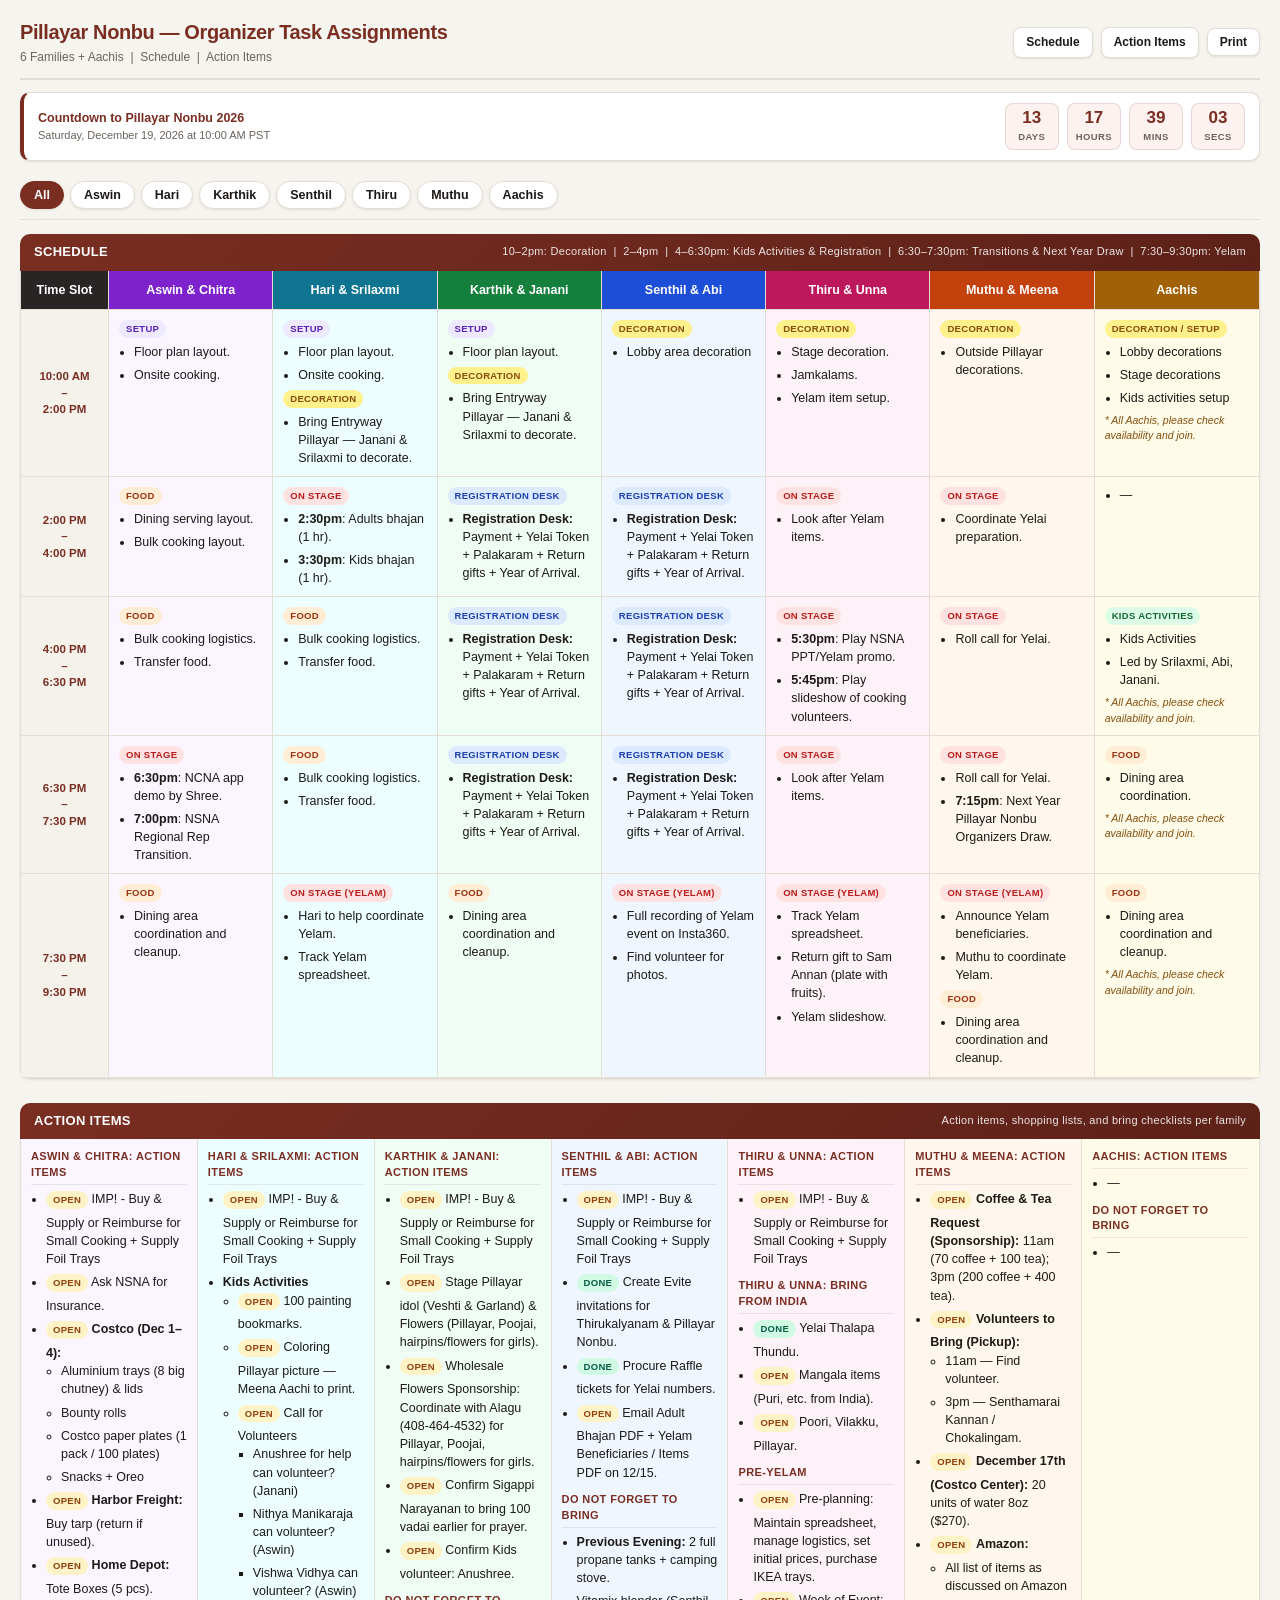
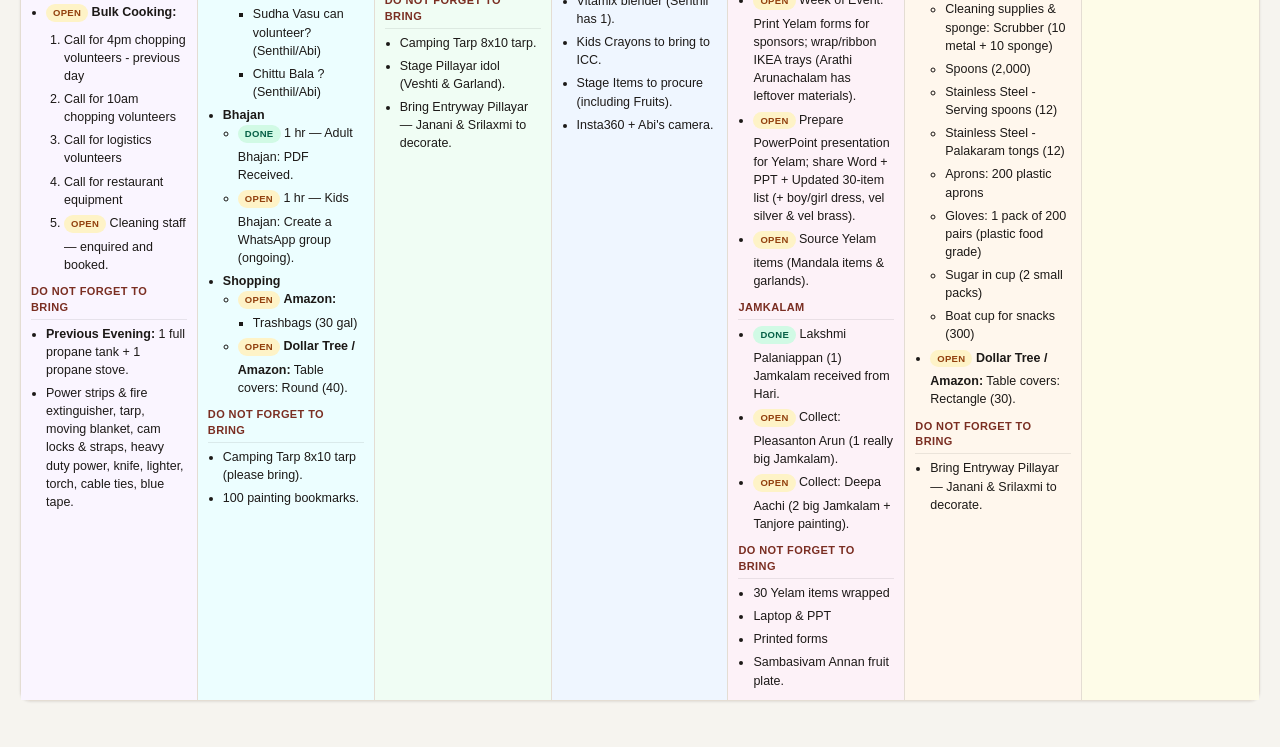
==== commit 5c9e025a: "Add IMP! cooking/trays action item and Dec 19 countdown to eplan" ====
--- a/eplan.html
+++ b/eplan.html
@@ -85,6 +85,63 @@
       color: var(--accent);
     }
 
+    .countdown-bar {
+      display: flex;
+      align-items: center;
+      justify-content: space-between;
+      flex-wrap: wrap;
+      gap: 10px;
+      background: var(--card);
+      border: 1px solid var(--border);
+      border-left: 4px solid var(--accent);
+      border-radius: 10px;
+      padding: 10px 14px;
+      margin-bottom: 10px;
+      box-shadow: var(--shadow);
+    }
+    .countdown-label {
+      font-size: 12.5px;
+      font-weight: 700;
+      color: var(--accent);
+    }
+    .countdown-sub {
+      font-size: 11px;
+      font-weight: 500;
+      color: var(--muted);
+      margin-top: 1px;
+    }
+    .countdown-units {
+      display: flex;
+      align-items: center;
+      gap: 8px;
+      flex-wrap: wrap;
+    }
+    .cd-box {
+      display: flex;
+      flex-direction: column;
+      align-items: center;
+      min-width: 54px;
+      padding: 5px 8px;
+      border-radius: 8px;
+      background: var(--accent-soft);
+      border: 1px solid rgba(122, 46, 34, 0.14);
+    }
+    .cd-val {
+      font-size: 17px;
+      font-weight: 800;
+      line-height: 1.1;
+      color: var(--accent);
+      font-variant-numeric: tabular-nums;
+    }
+    .cd-unit {
+      font-size: 9.5px;
+      font-weight: 700;
+      text-transform: uppercase;
+      letter-spacing: 0.4px;
+      color: var(--muted);
+      margin-top: 2px;
+    }
+
     .mobile-filter {
       display: flex;
       align-items: center;
@@ -421,7 +478,7 @@
       body { padding: 0; background: #fff; font-size: 9.5px; }
       @page { size: landscape; margin: 0.3in; }
       .col-header { position: static; }
-      .mobile-filter, .mobile-fam-title, .header-actions { display: none !important; }
+      .mobile-filter, .mobile-fam-title, .header-actions, .countdown-bar { display: none !important; }
       .schedule-grid, .pre-grid { box-shadow: none; border-radius: 0; }
       .bottom-section { page-break-before: always; }
     }
@@ -438,6 +495,20 @@
       <a class="jump-link" href="#schedule">Schedule</a>
       <a class="jump-link" href="#action-items">Action Items</a>
       <button type="button" class="print-btn" onclick="window.print()">Print</button>
+    </div>
+  </div>
+
+  <!-- Countdown Banner -->
+  <div class="countdown-bar" aria-live="polite">
+    <div>
+      <div class="countdown-label">Countdown to Pillayar Nonbu 2026</div>
+      <div class="countdown-sub">Saturday, December 19, 2026 at 10:00 AM PST</div>
+    </div>
+    <div class="countdown-units" id="countdown-units">
+      <div class="cd-box"><span class="cd-val" id="cd-days">--</span><span class="cd-unit">Days</span></div>
+      <div class="cd-box"><span class="cd-val" id="cd-hours">--</span><span class="cd-unit">Hours</span></div>
+      <div class="cd-box"><span class="cd-val" id="cd-mins">--</span><span class="cd-unit">Mins</span></div>
+      <div class="cd-box"><span class="cd-val" id="cd-secs">--</span><span class="cd-unit">Secs</span></div>
     </div>
   </div>
 
@@ -774,6 +845,7 @@
       <div class="pre-col bg-f4" data-family="aswin">
         <h3>Aswin &amp; Chitra: Action Items</h3>
         <ul>
+          <li><span class="badge b-open">Open</span> IMP! - Buy &amp; Supply or Reimburse for Small Cooking + Supply Foil Trays</li>
           <li><span class="badge b-open">Open</span> Ask NSNA for Insurance.</li>
           <li><span class="badge b-open">Open</span> <strong>Costco (Dec 1–4):</strong>
             <ul>
@@ -804,6 +876,7 @@
       <div class="pre-col bg-f6" data-family="hari">
         <h3>Hari &amp; Srilaxmi: Action Items</h3>
         <ul>
+          <li><span class="badge b-open">Open</span> IMP! - Buy &amp; Supply or Reimburse for Small Cooking + Supply Foil Trays</li>
           <li><strong>Kids Activities</strong>
             <ul>
               <li><span class="badge b-open">Open</span> 100 painting bookmarks.</li>
@@ -845,6 +918,7 @@
       <div class="pre-col bg-f3" data-family="karthik">
         <h3>Karthik &amp; Janani: Action Items</h3>
         <ul>
+          <li><span class="badge b-open">Open</span> IMP! - Buy &amp; Supply or Reimburse for Small Cooking + Supply Foil Trays</li>
           <li><span class="badge b-open">Open</span> Stage Pillayar idol (Veshti &amp; Garland) &amp; Flowers (Pillayar, Poojai, hairpins/flowers for girls).</li>
           <li><span class="badge b-open">Open</span> Wholesale Flowers Sponsorship: Coordinate with Alagu (408-464-4532) for Pillayar, Poojai, hairpins/flowers for girls.</li>
           <li><span class="badge b-open">Open</span> Confirm Sigappi Narayanan to bring 100 vadai earlier for prayer.</li>
@@ -860,6 +934,7 @@
       <div class="pre-col bg-f2" data-family="senthil">
         <h3>Senthil &amp; Abi: Action Items</h3>
         <ul>
+          <li><span class="badge b-open">Open</span> IMP! - Buy &amp; Supply or Reimburse for Small Cooking + Supply Foil Trays</li>
           <li><span class="badge b-done">Done</span> Create Evite invitations for Thirukalyanam &amp; Pillayar Nonbu.</li>
           <li><span class="badge b-done">Done</span> Procure Raffle tickets for Yelai numbers.</li>
           <li><span class="badge b-open">Open</span> Email Adult Bhajan PDF + Yelam Beneficiaries / Items PDF on 12/15.</li>
@@ -874,6 +949,10 @@
         </ul>
       </div>
       <div class="pre-col bg-f5" data-family="thiru">
+        <h3>Thiru &amp; Unna: Action Items</h3>
+        <ul>
+          <li><span class="badge b-open">Open</span> IMP! - Buy &amp; Supply or Reimburse for Small Cooking + Supply Foil Trays</li>
+        </ul>
         <h3>Thiru &amp; Unna: Bring from India</h3>
         <ul>
           <li><span class="badge b-done">Done</span> Yelai Thalapa Thundu.</li>
@@ -978,6 +1057,36 @@
       });
     });
     window.addEventListener('resize', () => updateMobileTimeHeaders(activeFilter));
+
+    (function initCountdown() {
+      const targetMs = new Date('2026-12-19T10:00:00-08:00').getTime();
+      const daysEl = document.getElementById('cd-days');
+      const hoursEl = document.getElementById('cd-hours');
+      const minsEl = document.getElementById('cd-mins');
+      const secsEl = document.getElementById('cd-secs');
+      const containerEl = document.getElementById('countdown-units');
+
+      function update() {
+        const diff = targetMs - Date.now();
+        if (diff <= 0) {
+          containerEl.innerHTML = '<div class="cd-box" style="padding:6px 14px;"><span class="cd-val" style="font-size:14px;">Event Day is Here!</span></div>';
+          return;
+        }
+        const totalSecs = Math.floor(diff / 1000);
+        const days = Math.floor(totalSecs / 86400);
+        const hours = Math.floor((totalSecs % 86400) / 3600);
+        const mins = Math.floor((totalSecs % 3600) / 60);
+        const secs = totalSecs % 60;
+
+        daysEl.textContent = String(days);
+        hoursEl.textContent = String(hours).padStart(2, '0');
+        minsEl.textContent = String(mins).padStart(2, '0');
+        secsEl.textContent = String(secs).padStart(2, '0');
+      }
+
+      update();
+      setInterval(update, 1000);
+    })();
   </script>
 
 </body>
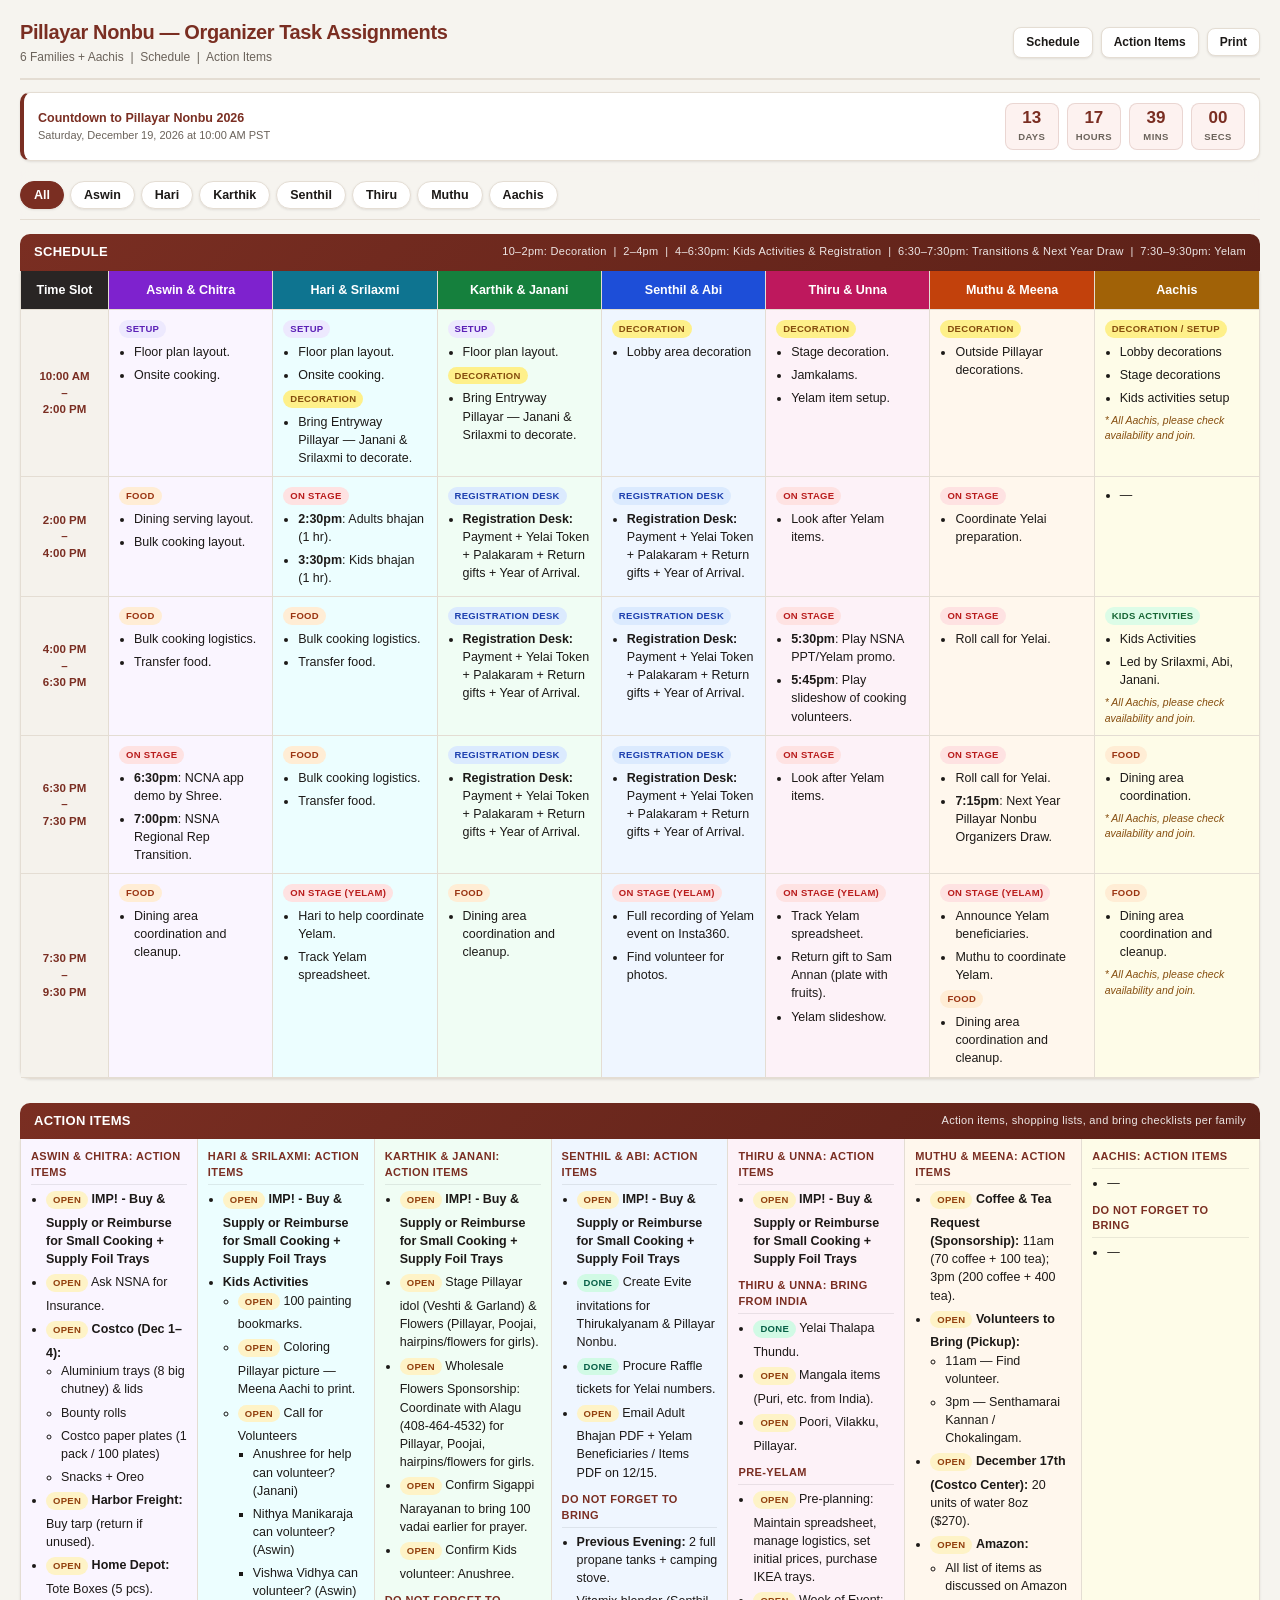
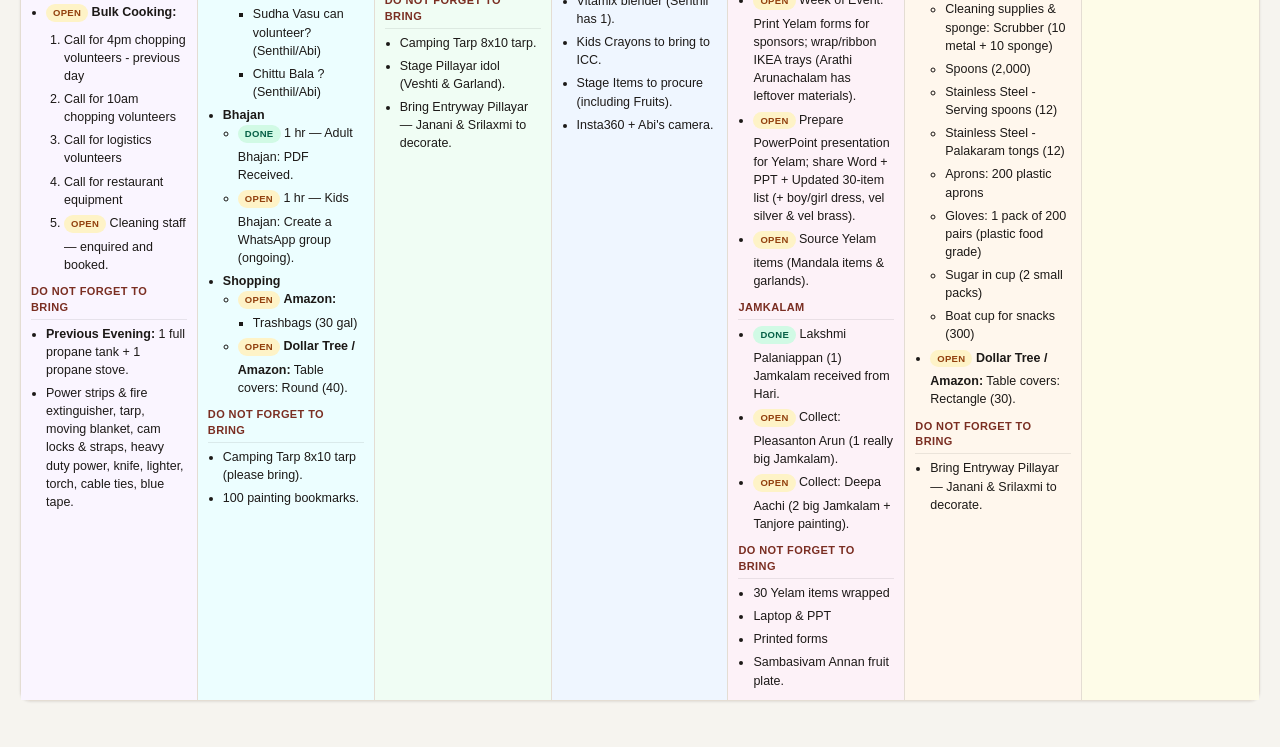
==== commit 1a41a270: "Bold IMP! cooking/trays action item across families" ====
--- a/eplan.html
+++ b/eplan.html
@@ -845,7 +845,7 @@
       <div class="pre-col bg-f4" data-family="aswin">
         <h3>Aswin &amp; Chitra: Action Items</h3>
         <ul>
-          <li><span class="badge b-open">Open</span> IMP! - Buy &amp; Supply or Reimburse for Small Cooking + Supply Foil Trays</li>
+          <li><span class="badge b-open">Open</span> <strong>IMP! - Buy &amp; Supply or Reimburse for Small Cooking + Supply Foil Trays</strong></li>
           <li><span class="badge b-open">Open</span> Ask NSNA for Insurance.</li>
           <li><span class="badge b-open">Open</span> <strong>Costco (Dec 1–4):</strong>
             <ul>
@@ -876,7 +876,7 @@
       <div class="pre-col bg-f6" data-family="hari">
         <h3>Hari &amp; Srilaxmi: Action Items</h3>
         <ul>
-          <li><span class="badge b-open">Open</span> IMP! - Buy &amp; Supply or Reimburse for Small Cooking + Supply Foil Trays</li>
+          <li><span class="badge b-open">Open</span> <strong>IMP! - Buy &amp; Supply or Reimburse for Small Cooking + Supply Foil Trays</strong></li>
           <li><strong>Kids Activities</strong>
             <ul>
               <li><span class="badge b-open">Open</span> 100 painting bookmarks.</li>
@@ -918,7 +918,7 @@
       <div class="pre-col bg-f3" data-family="karthik">
         <h3>Karthik &amp; Janani: Action Items</h3>
         <ul>
-          <li><span class="badge b-open">Open</span> IMP! - Buy &amp; Supply or Reimburse for Small Cooking + Supply Foil Trays</li>
+          <li><span class="badge b-open">Open</span> <strong>IMP! - Buy &amp; Supply or Reimburse for Small Cooking + Supply Foil Trays</strong></li>
           <li><span class="badge b-open">Open</span> Stage Pillayar idol (Veshti &amp; Garland) &amp; Flowers (Pillayar, Poojai, hairpins/flowers for girls).</li>
           <li><span class="badge b-open">Open</span> Wholesale Flowers Sponsorship: Coordinate with Alagu (408-464-4532) for Pillayar, Poojai, hairpins/flowers for girls.</li>
           <li><span class="badge b-open">Open</span> Confirm Sigappi Narayanan to bring 100 vadai earlier for prayer.</li>
@@ -934,7 +934,7 @@
       <div class="pre-col bg-f2" data-family="senthil">
         <h3>Senthil &amp; Abi: Action Items</h3>
         <ul>
-          <li><span class="badge b-open">Open</span> IMP! - Buy &amp; Supply or Reimburse for Small Cooking + Supply Foil Trays</li>
+          <li><span class="badge b-open">Open</span> <strong>IMP! - Buy &amp; Supply or Reimburse for Small Cooking + Supply Foil Trays</strong></li>
           <li><span class="badge b-done">Done</span> Create Evite invitations for Thirukalyanam &amp; Pillayar Nonbu.</li>
           <li><span class="badge b-done">Done</span> Procure Raffle tickets for Yelai numbers.</li>
           <li><span class="badge b-open">Open</span> Email Adult Bhajan PDF + Yelam Beneficiaries / Items PDF on 12/15.</li>
@@ -951,7 +951,7 @@
       <div class="pre-col bg-f5" data-family="thiru">
         <h3>Thiru &amp; Unna: Action Items</h3>
         <ul>
-          <li><span class="badge b-open">Open</span> IMP! - Buy &amp; Supply or Reimburse for Small Cooking + Supply Foil Trays</li>
+          <li><span class="badge b-open">Open</span> <strong>IMP! - Buy &amp; Supply or Reimburse for Small Cooking + Supply Foil Trays</strong></li>
         </ul>
         <h3>Thiru &amp; Unna: Bring from India</h3>
         <ul>
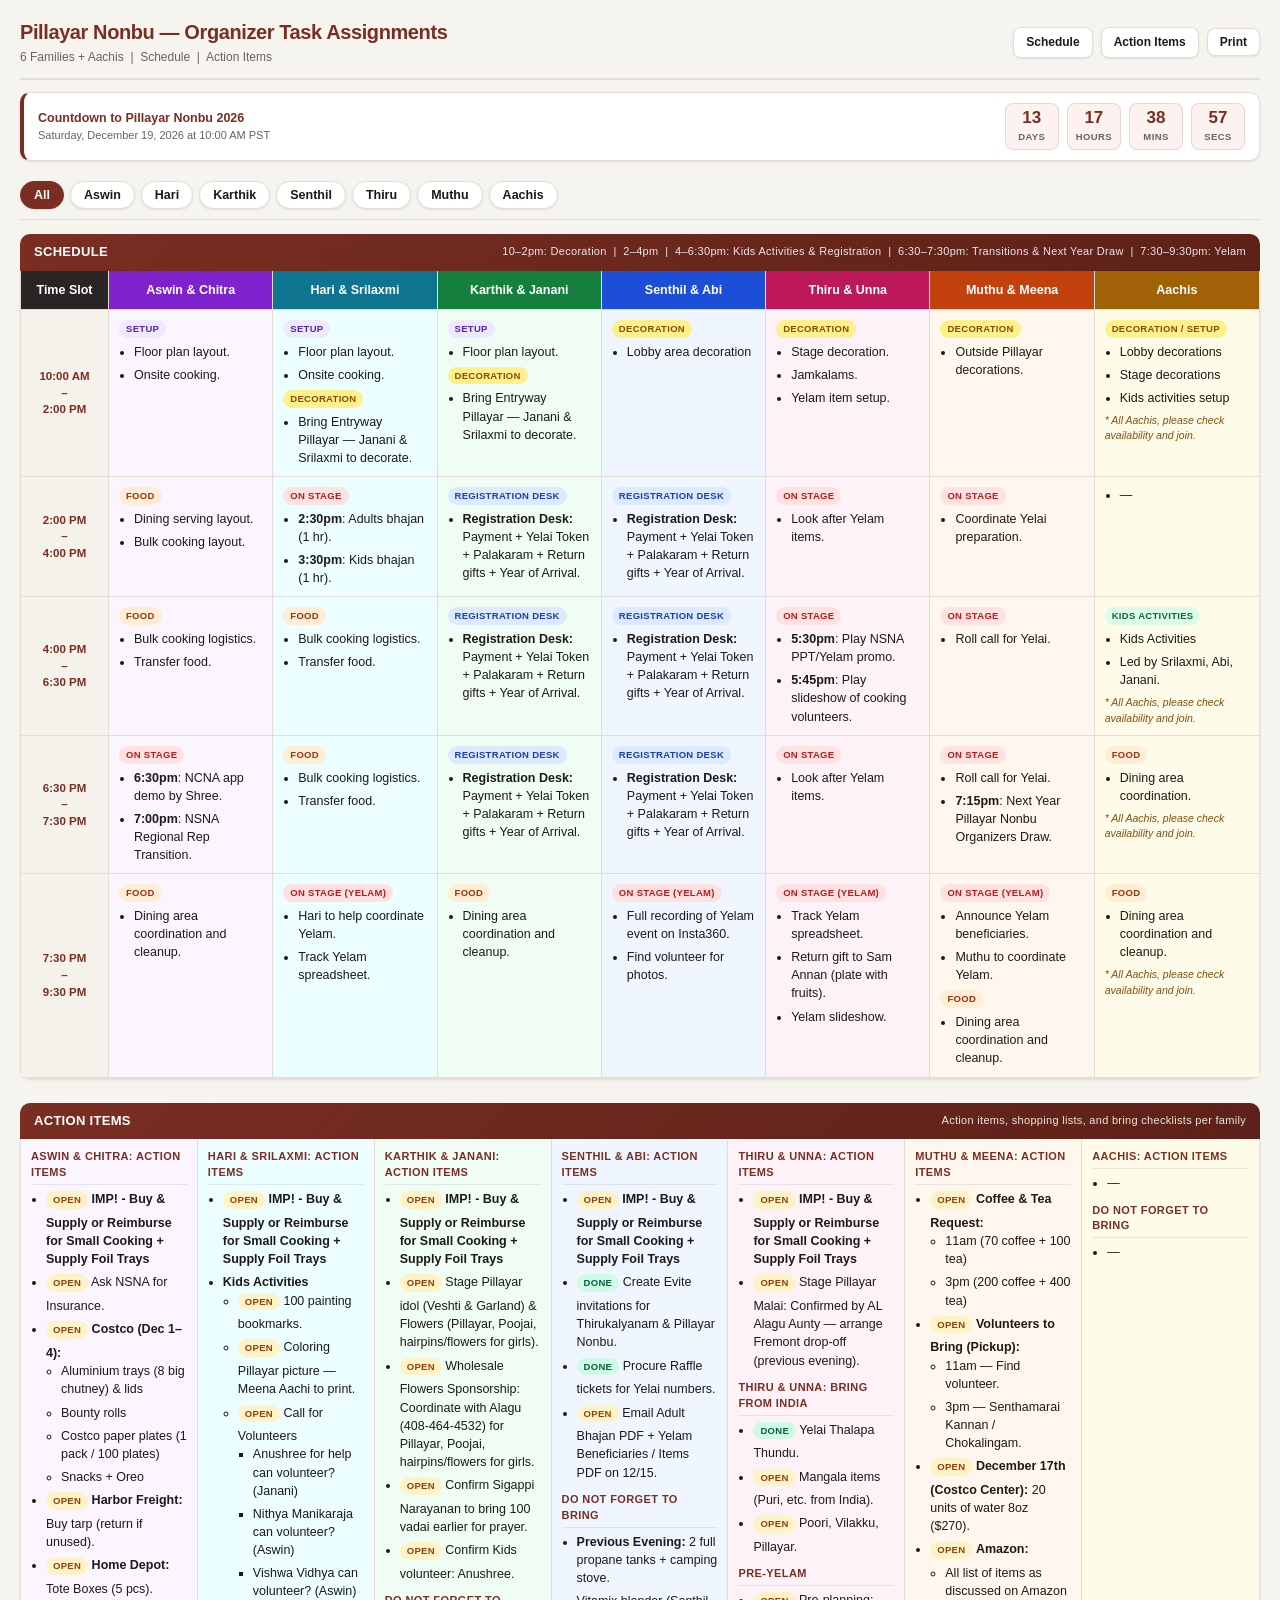
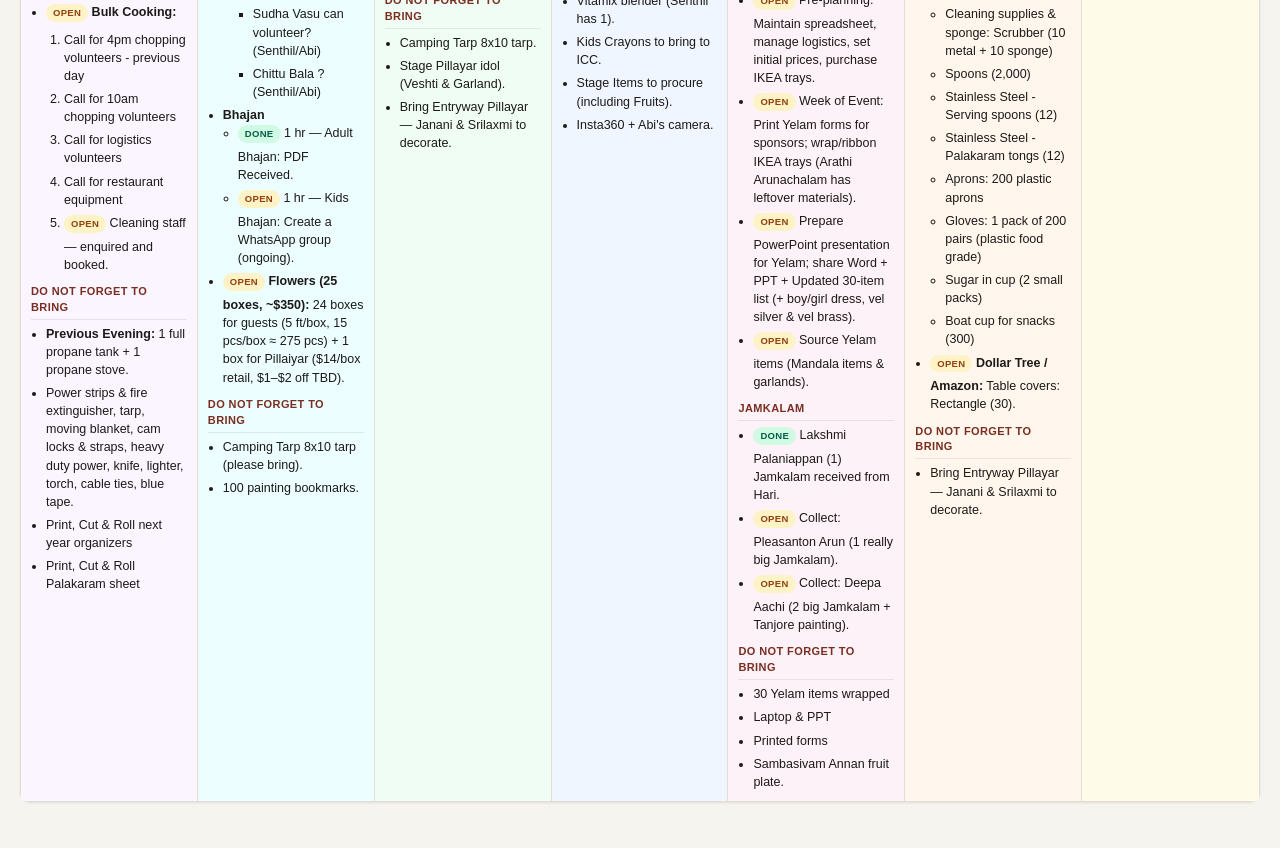
==== commit 31385109: "Update eplan action items (printing, flowers, Pillayar Malai, coffee/tea)" ====
--- a/eplan.html
+++ b/eplan.html
@@ -871,6 +871,8 @@
         <ul>
           <li><strong>Previous Evening:</strong> 1 full propane tank + 1 propane stove.</li>
           <li>Power strips &amp; fire extinguisher, tarp, moving blanket, cam locks &amp; straps, heavy duty power, knife, lighter, torch, cable ties, blue tape.</li>
+          <li>Print, Cut &amp; Roll next year organizers</li>
+          <li>Print, Cut &amp; Roll Palakaram sheet</li>
         </ul>
       </div>
       <div class="pre-col bg-f6" data-family="hari">
@@ -898,16 +900,7 @@
               <li><span class="badge b-open">Open</span> 1 hr — Kids Bhajan: Create a WhatsApp group (ongoing).</li>
             </ul>
           </li>
-          <li><strong>Shopping</strong>
-            <ul>
-              <li><span class="badge b-open">Open</span> <strong>Amazon:</strong>
-                <ul>
-                  <li>Trashbags (30 gal)</li>
-                </ul>
-              </li>
-              <li><span class="badge b-open">Open</span> <strong>Dollar Tree / Amazon:</strong> Table covers: Round (40).</li>
-            </ul>
-          </li>
+          <li><span class="badge b-open">Open</span> <strong>Flowers (25 boxes, ~$350):</strong> 24 boxes for guests (5 ft/box, 15 pcs/box ≈ 275 pcs) + 1 box for Pillaiyar ($14/box retail, $1–$2 off TBD).</li>
         </ul>
         <h3>Do Not Forget to Bring</h3>
         <ul>
@@ -952,6 +945,7 @@
         <h3>Thiru &amp; Unna: Action Items</h3>
         <ul>
           <li><span class="badge b-open">Open</span> <strong>IMP! - Buy &amp; Supply or Reimburse for Small Cooking + Supply Foil Trays</strong></li>
+          <li><span class="badge b-open">Open</span> Stage Pillayar Malai: Confirmed by AL Alagu Aunty — arrange Fremont drop-off (previous evening).</li>
         </ul>
         <h3>Thiru &amp; Unna: Bring from India</h3>
         <ul>
@@ -983,7 +977,12 @@
       <div class="pre-col bg-f1" data-family="muthu">
         <h3>Muthu &amp; Meena: Action Items</h3>
         <ul>
-          <li><span class="badge b-open">Open</span> <strong>Coffee &amp; Tea Request (Sponsorship):</strong> 11am (70 coffee + 100 tea); 3pm (200 coffee + 400 tea).</li>
+          <li><span class="badge b-open">Open</span> <strong>Coffee &amp; Tea Request:</strong>
+            <ul>
+              <li>11am (70 coffee + 100 tea)</li>
+              <li>3pm (200 coffee + 400 tea)</li>
+            </ul>
+          </li>
           <li><span class="badge b-open">Open</span> <strong>Volunteers to Bring (Pickup):</strong>
             <ul>
               <li>11am — Find volunteer.</li>
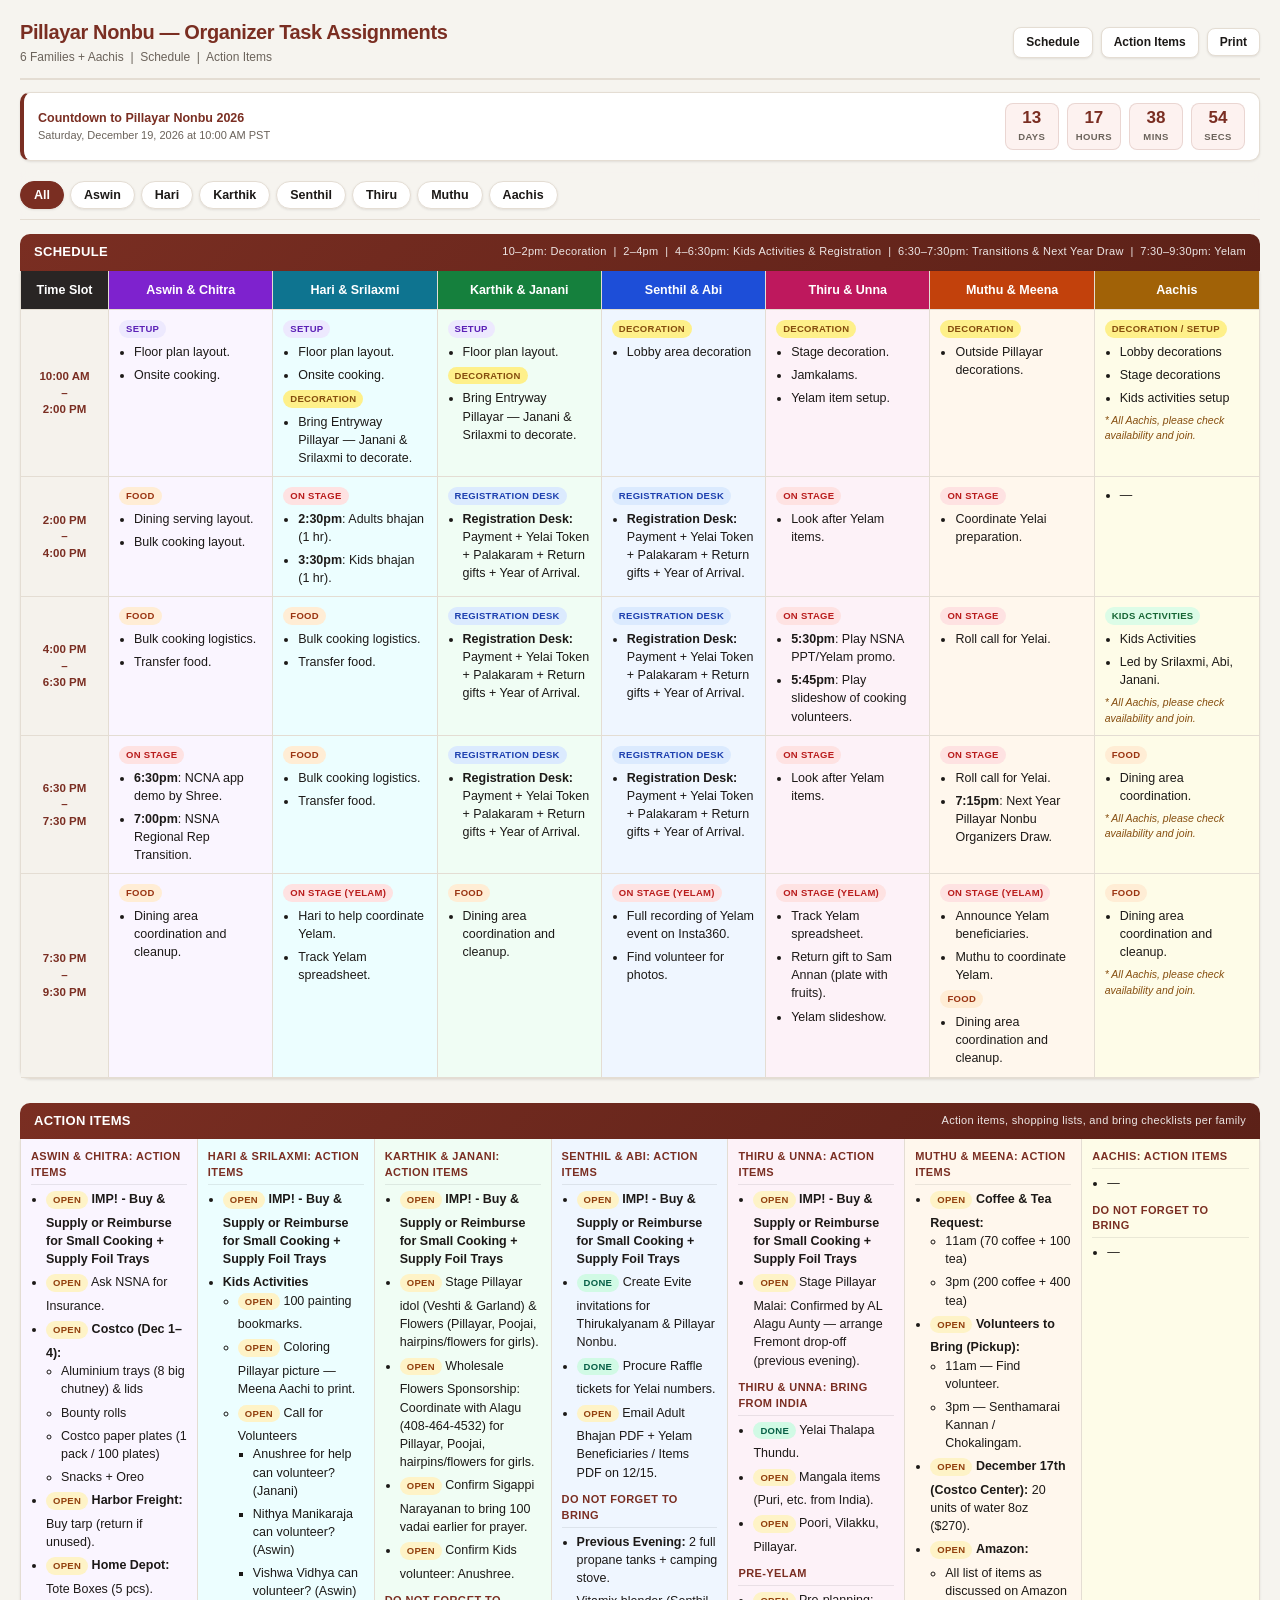
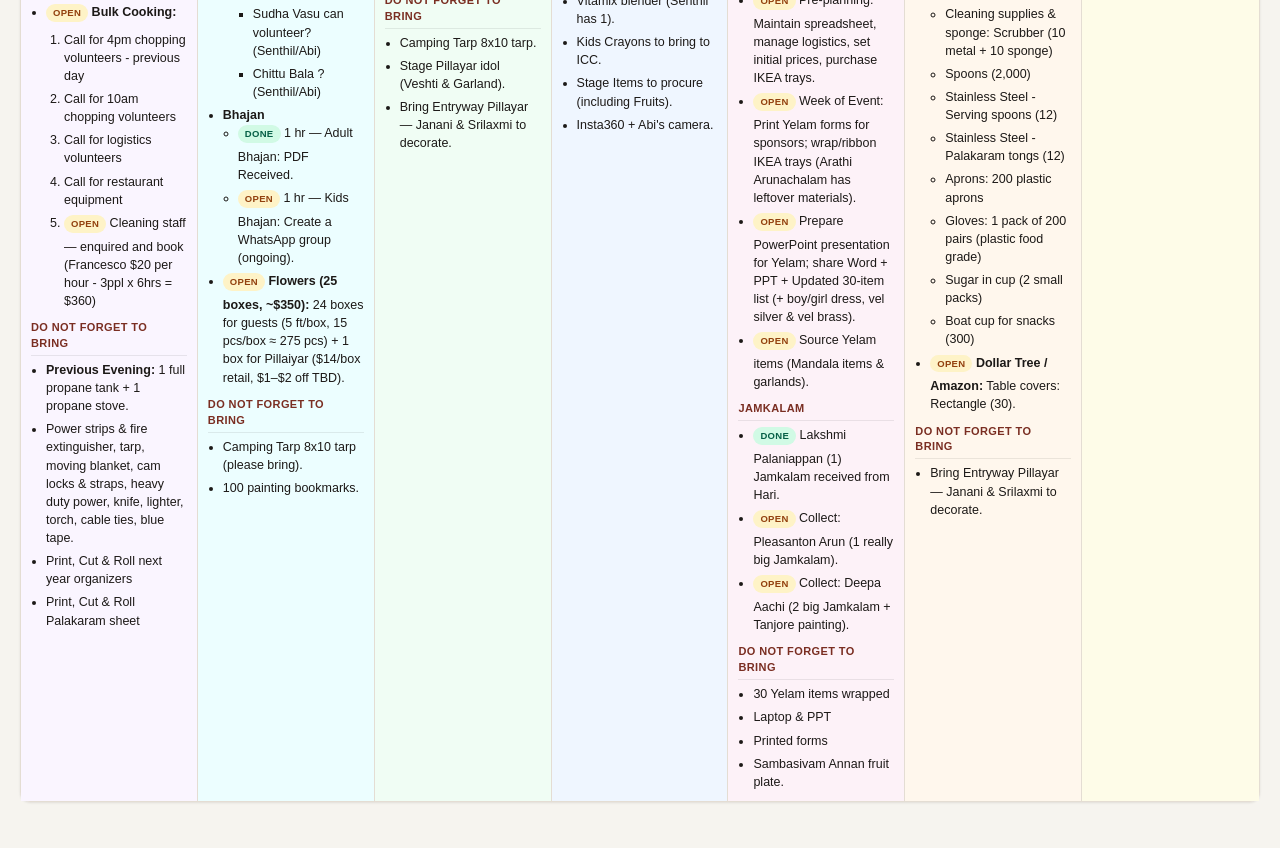
==== commit abd3f55f: "Update cleaning staff details with Francesco rate and estimate" ====
--- a/eplan.html
+++ b/eplan.html
@@ -863,7 +863,7 @@
               <li>Call for 10am chopping volunteers</li>
               <li>Call for logistics volunteers</li>
               <li>Call for restaurant equipment</li>
-              <li><span class="badge b-open">Open</span> Cleaning staff — enquired and booked.</li>
+              <li><span class="badge b-open">Open</span> Cleaning staff — enquired and book (Francesco $20 per hour - 3ppl x 6hrs = $360)</li>
             </ol>
           </li>
         </ul>
